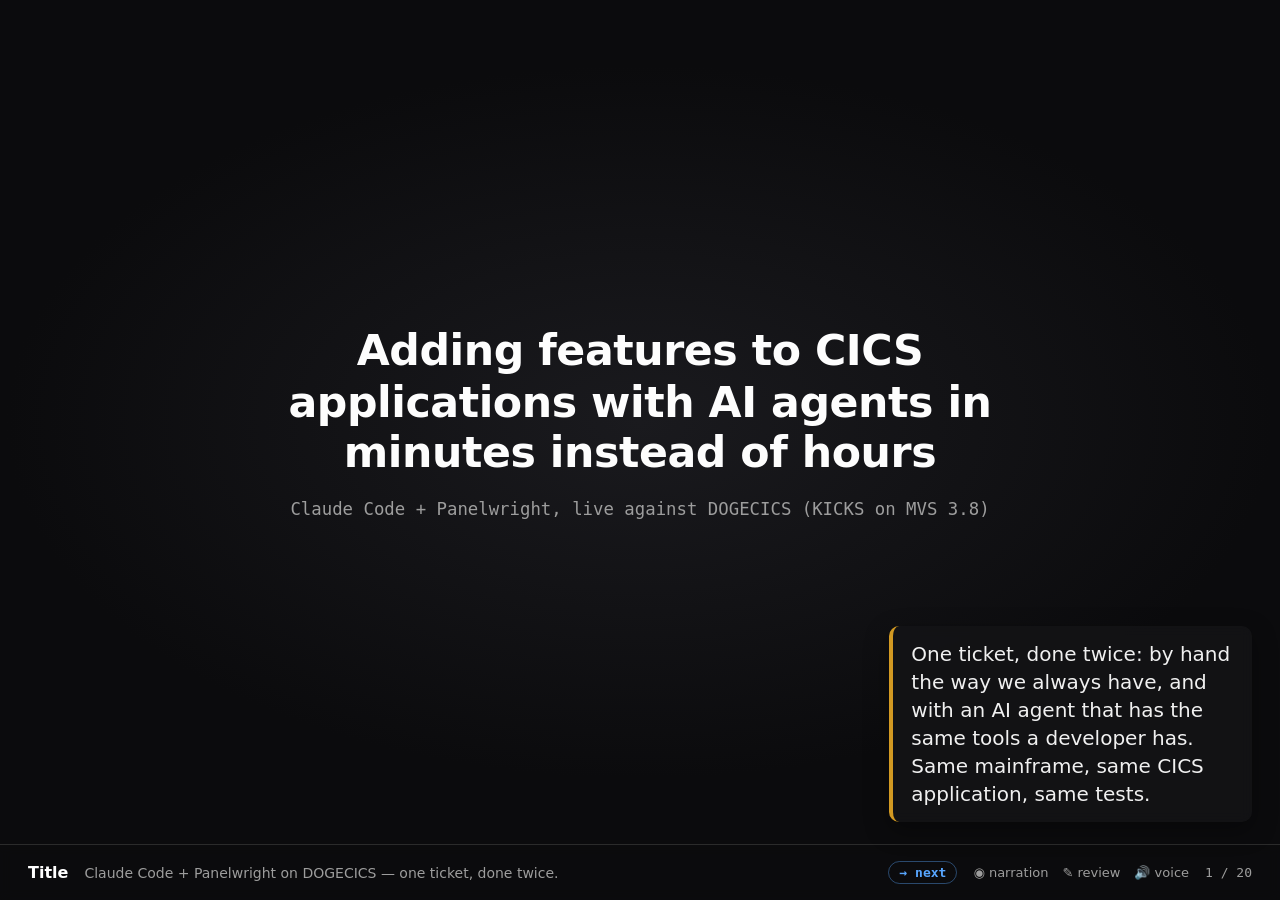
==== demo-atm-limit/index.html @ c1ecda9f "demo-atm-limit: Techutex review round 6 (main 7f902a84) Co-Authored-By: Claude Fable 5.1 <noreply@an" ====
<!doctype html>
<html lang="en" data-theme="dark">
  <head>
    <meta charset="UTF-8" />
    <meta name="viewport" content="width=device-width, initial-scale=1.0" />
    <title>DOGECICS — a Panelwright demo</title>
    <script type="module" crossorigin src="./assets/main-DdelwEim.js"></script>
    <link rel="modulepreload" crossorigin href="./assets/skins-C2-B1914.js">
    <link rel="modulepreload" crossorigin href="./assets/DemoApp-BnNDDqjs.js">
    <link rel="modulepreload" crossorigin href="./assets/config-D-Xm4TgH.js">
    <link rel="stylesheet" crossorigin href="./assets/skins-B1rOZf0G.css">
    <link rel="stylesheet" crossorigin href="./assets/DemoApp-D1PgI66x.css">
  </head>
  <body>
    <div id="root"></div>
  </body>
</html>
---- demo-atm-limit/assets/skins-B1rOZf0G.css ----
@font-face{font-family:codicon;font-display:block;src:url(./codicon-B16ygVZF.ttf?38dcd33a732ebca5a557e04831e9e235) format("truetype")}.codicon[class*=codicon-]{font: 16px/1 codicon;display:inline-block;text-decoration:none;text-rendering:auto;text-align:center;-webkit-font-smoothing:antialiased;-moz-osx-font-smoothing:grayscale;user-select:none;-webkit-user-select:none;-ms-user-select:none}@keyframes codicon-spin{to{transform:rotate(360deg)}}.codicon-sync.codicon-modifier-spin,.codicon-loading.codicon-modifier-spin,.codicon-gear.codicon-modifier-spin{animation:codicon-spin 1.5s steps(30) infinite}.codicon-modifier-disabled{opacity:.5}.codicon-modifier-hidden{opacity:0}.codicon-loading{animation-duration:1s!important;animation-timing-function:cubic-bezier(.53,.21,.29,.67)!important}.codicon-add:before{content:""}.codicon-plus:before{content:""}.codicon-gist-new:before{content:""}.codicon-repo-create:before{content:""}.codicon-lightbulb:before{content:""}.codicon-light-bulb:before{content:""}.codicon-repo:before{content:""}.codicon-repo-delete:before{content:""}.codicon-gist-fork:before{content:""}.codicon-repo-forked:before{content:""}.codicon-git-pull-request:before{content:""}.codicon-git-pull-request-abandoned:before{content:""}.codicon-record-keys:before{content:""}.codicon-keyboard:before{content:""}.codicon-tag:before{content:""}.codicon-git-pull-request-label:before{content:""}.codicon-tag-add:before{content:""}.codicon-tag-remove:before{content:""}.codicon-person:before{content:""}.codicon-person-follow:before{content:""}.codicon-person-outline:before{content:""}.codicon-person-filled:before{content:""}.codicon-git-branch:before{content:""}.codicon-git-branch-create:before{content:""}.codicon-git-branch-delete:before{content:""}.codicon-source-control:before{content:""}.codicon-mirror:before{content:""}.codicon-mirror-public:before{content:""}.codicon-star:before{content:""}.codicon-star-add:before{content:""}.codicon-star-delete:before{content:""}.codicon-star-empty:before{content:""}.codicon-comment:before{content:""}.codicon-comment-add:before{content:""}.codicon-alert:before{content:""}.codicon-warning:before{content:""}.codicon-search:before{content:""}.codicon-search-save:before{content:""}.codicon-log-out:before{content:""}.codicon-sign-out:before{content:""}.codicon-log-in:before{content:""}.codicon-sign-in:before{content:""}.codicon-eye:before{content:""}.codicon-eye-unwatch:before{content:""}.codicon-eye-watch:before{content:""}.codicon-circle-filled:before{content:""}.codicon-primitive-dot:before{content:""}.codicon-close-dirty:before{content:""}.codicon-debug-breakpoint:before{content:""}.codicon-debug-breakpoint-disabled:before{content:""}.codicon-debug-hint:before{content:""}.codicon-terminal-decoration-success:before{content:""}.codicon-primitive-square:before{content:""}.codicon-edit:before{content:""}.codicon-pencil:before{content:""}.codicon-info:before{content:""}.codicon-issue-opened:before{content:""}.codicon-gist-private:before{content:""}.codicon-git-fork-private:before{content:""}.codicon-lock:before{content:""}.codicon-mirror-private:before{content:""}.codicon-close:before{content:""}.codicon-remove-close:before{content:""}.codicon-x:before{content:""}.codicon-repo-sync:before{content:""}.codicon-sync:before{content:""}.codicon-clone:before{content:""}.codicon-desktop-download:before{content:""}.codicon-beaker:before{content:""}.codicon-microscope:before{content:""}.codicon-vm:before{content:""}.codicon-device-desktop:before{content:""}.codicon-file:before{content:""}.codicon-file-text:before{content:""}.codicon-more:before{content:""}.codicon-ellipsis:before{content:""}.codicon-kebab-horizontal:before{content:""}.codicon-mail-reply:before{content:""}.codicon-reply:before{content:""}.codicon-organization:before{content:""}.codicon-organization-filled:before{content:""}.codicon-organization-outline:before{content:""}.codicon-new-file:before{content:""}.codicon-file-add:before{content:""}.codicon-new-folder:before{content:""}.codicon-file-directory-create:before{content:""}.codicon-trash:before{content:""}.codicon-trashcan:before{content:""}.codicon-history:before{content:""}.codicon-clock:before{content:""}.codicon-folder:before{content:""}.codicon-file-directory:before{content:""}.codicon-symbol-folder:before{content:""}.codicon-logo-github:before{content:""}.codicon-mark-github:before{content:""}.codicon-github:before{content:""}.codicon-terminal:before{content:""}.codicon-console:before{content:""}.codicon-repl:before{content:""}.codicon-zap:before{content:""}.codicon-symbol-event:before{content:""}.codicon-error:before{content:""}.codicon-stop:before{content:""}.codicon-variable:before{content:""}.codicon-symbol-variable:before{content:""}.codicon-array:before{content:""}.codicon-symbol-array:before{content:""}.codicon-symbol-module:before{content:""}.codicon-symbol-package:before{content:""}.codicon-symbol-namespace:before{content:""}.codicon-symbol-object:before{content:""}.codicon-symbol-method:before{content:""}.codicon-symbol-function:before{content:""}.codicon-symbol-constructor:before{content:""}.codicon-symbol-boolean:before{content:""}.codicon-symbol-null:before{content:""}.codicon-symbol-numeric:before{content:""}.codicon-symbol-number:before{content:""}.codicon-symbol-structure:before{content:""}.codicon-symbol-struct:before{content:""}.codicon-symbol-parameter:before{content:""}.codicon-symbol-type-parameter:before{content:""}.codicon-symbol-key:before{content:""}.codicon-symbol-text:before{content:""}.codicon-symbol-reference:before{content:""}.codicon-go-to-file:before{content:""}.codicon-symbol-enum:before{content:""}.codicon-symbol-value:before{content:""}.codicon-symbol-ruler:before{content:""}.codicon-symbol-unit:before{content:""}.codicon-activate-breakpoints:before{content:""}.codicon-archive:before{content:""}.codicon-arrow-both:before{content:""}.codicon-arrow-down:before{content:""}.codicon-arrow-left:before{content:""}.codicon-arrow-right:before{content:""}.codicon-arrow-small-down:before{content:""}.codicon-arrow-small-left:before{content:""}.codicon-arrow-small-right:before{content:""}.codicon-arrow-small-up:before{content:""}.codicon-arrow-up:before{content:""}.codicon-bell:before{content:""}.codicon-bold:before{content:""}.codicon-book:before{content:""}.codicon-bookmark:before{content:""}.codicon-debug-breakpoint-conditional-unverified:before{content:""}.codicon-debug-breakpoint-conditional:before{content:""}.codicon-debug-breakpoint-conditional-disabled:before{content:""}.codicon-debug-breakpoint-data-unverified:before{content:""}.codicon-debug-breakpoint-data:before{content:""}.codicon-debug-breakpoint-data-disabled:before{content:""}.codicon-debug-breakpoint-log-unverified:before{content:""}.codicon-debug-breakpoint-log:before{content:""}.codicon-debug-breakpoint-log-disabled:before{content:""}.codicon-briefcase:before{content:""}.codicon-broadcast:before{content:""}.codicon-browser:before{content:""}.codicon-bug:before{content:""}.codicon-calendar:before{content:""}.codicon-case-sensitive:before{content:""}.codicon-check:before{content:""}.codicon-checklist:before{content:""}.codicon-chevron-down:before{content:""}.codicon-chevron-left:before{content:""}.codicon-chevron-right:before{content:""}.codicon-chevron-up:before{content:""}.codicon-chrome-close:before{content:""}.codicon-chrome-maximize:before{content:""}.codicon-chrome-minimize:before{content:""}.codicon-chrome-restore:before{content:""}.codicon-circle-outline:before{content:""}.codicon-circle:before{content:""}.codicon-debug-breakpoint-unverified:before{content:""}.codicon-terminal-decoration-incomplete:before{content:""}.codicon-circle-slash:before{content:""}.codicon-circuit-board:before{content:""}.codicon-clear-all:before{content:""}.codicon-clippy:before{content:""}.codicon-close-all:before{content:""}.codicon-cloud-download:before{content:""}.codicon-cloud-upload:before{content:""}.codicon-code:before{content:""}.codicon-collapse-all:before{content:""}.codicon-color-mode:before{content:""}.codicon-comment-discussion:before{content:""}.codicon-credit-card:before{content:""}.codicon-dash:before{content:""}.codicon-dashboard:before{content:""}.codicon-database:before{content:""}.codicon-debug-continue:before{content:""}.codicon-debug-disconnect:before{content:""}.codicon-debug-pause:before{content:""}.codicon-debug-restart:before{content:""}.codicon-debug-start:before{content:""}.codicon-debug-step-into:before{content:""}.codicon-debug-step-out:before{content:""}.codicon-debug-step-over:before{content:""}.codicon-debug-stop:before{content:""}.codicon-debug:before{content:""}.codicon-device-camera-video:before{content:""}.codicon-device-camera:before{content:""}.codicon-device-mobile:before{content:""}.codicon-diff-added:before{content:""}.codicon-diff-ignored:before{content:""}.codicon-diff-modified:before{content:""}.codicon-diff-removed:before{content:""}.codicon-diff-renamed:before{content:""}.codicon-diff:before{content:""}.codicon-diff-sidebyside:before{content:""}.codicon-discard:before{content:""}.codicon-editor-layout:before{content:""}.codicon-empty-window:before{content:""}.codicon-exclude:before{content:""}.codicon-extensions:before{content:""}.codicon-eye-closed:before{content:""}.codicon-file-binary:before{content:""}.codicon-file-code:before{content:""}.codicon-file-media:before{content:""}.codicon-file-pdf:before{content:""}.codicon-file-submodule:before{content:""}.codicon-file-symlink-directory:before{content:""}.codicon-file-symlink-file:before{content:""}.codicon-file-zip:before{content:""}.codicon-files:before{content:""}.codicon-filter:before{content:""}.codicon-flame:before{content:""}.codicon-fold-down:before{content:""}.codicon-fold-up:before{content:""}.codicon-fold:before{content:""}.codicon-folder-active:before{content:""}.codicon-folder-opened:before{content:""}.codicon-gear:before{content:""}.codicon-gift:before{content:""}.codicon-gist-secret:before{content:""}.codicon-gist:before{content:""}.codicon-git-commit:before{content:""}.codicon-git-compare:before{content:""}.codicon-compare-changes:before{content:""}.codicon-git-merge:before{content:""}.codicon-github-action:before{content:""}.codicon-github-alt:before{content:""}.codicon-globe:before{content:""}.codicon-grabber:before{content:""}.codicon-graph:before{content:""}.codicon-gripper:before{content:""}.codicon-heart:before{content:""}.codicon-home:before{content:""}.codicon-horizontal-rule:before{content:""}.codicon-hubot:before{content:""}.codicon-inbox:before{content:""}.codicon-issue-reopened:before{content:""}.codicon-issues:before{content:""}.codicon-italic:before{content:""}.codicon-jersey:before{content:""}.codicon-json:before{content:""}.codicon-kebab-vertical:before{content:""}.codicon-key:before{content:""}.codicon-law:before{content:""}.codicon-lightbulb-autofix:before{content:""}.codicon-link-external:before{content:""}.codicon-link:before{content:""}.codicon-list-ordered:before{content:""}.codicon-list-unordered:before{content:""}.codicon-live-share:before{content:""}.codicon-loading:before{content:""}.codicon-location:before{content:""}.codicon-mail-read:before{content:""}.codicon-mail:before{content:""}.codicon-markdown:before{content:""}.codicon-megaphone:before{content:""}.codicon-mention:before{content:""}.codicon-milestone:before{content:""}.codicon-git-pull-request-milestone:before{content:""}.codicon-mortar-board:before{content:""}.codicon-move:before{content:""}.codicon-multiple-windows:before{content:""}.codicon-mute:before{content:""}.codicon-no-newline:before{content:""}.codicon-note:before{content:""}.codicon-octoface:before{content:""}.codicon-open-preview:before{content:""}.codicon-package:before{content:""}.codicon-paintcan:before{content:""}.codicon-pin:before{content:""}.codicon-play:before{content:""}.codicon-run:before{content:""}.codicon-plug:before{content:""}.codicon-preserve-case:before{content:""}.codicon-preview:before{content:""}.codicon-project:before{content:""}.codicon-pulse:before{content:""}.codicon-question:before{content:""}.codicon-quote:before{content:""}.codicon-radio-tower:before{content:""}.codicon-reactions:before{content:""}.codicon-references:before{content:""}.codicon-refresh:before{content:""}.codicon-regex:before{content:""}.codicon-remote-explorer:before{content:""}.codicon-remote:before{content:""}.codicon-remove:before{content:""}.codicon-replace-all:before{content:""}.codicon-replace:before{content:""}.codicon-repo-clone:before{content:""}.codicon-repo-force-push:before{content:""}.codicon-repo-pull:before{content:""}.codicon-repo-push:before{content:""}.codicon-report:before{content:""}.codicon-request-changes:before{content:""}.codicon-rocket:before{content:""}.codicon-root-folder-opened:before{content:""}.codicon-root-folder:before{content:""}.codicon-rss:before{content:""}.codicon-ruby:before{content:""}.codicon-save-all:before{content:""}.codicon-save-as:before{content:""}.codicon-save:before{content:""}.codicon-screen-full:before{content:""}.codicon-screen-normal:before{content:""}.codicon-search-stop:before{content:""}.codicon-server:before{content:""}.codicon-settings-gear:before{content:""}.codicon-settings:before{content:""}.codicon-shield:before{content:""}.codicon-smiley:before{content:""}.codicon-sort-precedence:before{content:""}.codicon-split-horizontal:before{content:""}.codicon-split-vertical:before{content:""}.codicon-squirrel:before{content:""}.codicon-star-full:before{content:""}.codicon-star-half:before{content:""}.codicon-symbol-class:before{content:""}.codicon-symbol-color:before{content:""}.codicon-symbol-constant:before{content:""}.codicon-symbol-enum-member:before{content:""}.codicon-symbol-field:before{content:""}.codicon-symbol-file:before{content:""}.codicon-symbol-interface:before{content:""}.codicon-symbol-keyword:before{content:""}.codicon-symbol-misc:before{content:""}.codicon-symbol-operator:before{content:""}.codicon-symbol-property:before{content:""}.codicon-wrench:before{content:""}.codicon-wrench-subaction:before{content:""}.codicon-symbol-snippet:before{content:""}.codicon-tasklist:before{content:""}.codicon-telescope:before{content:""}.codicon-text-size:before{content:""}.codicon-three-bars:before{content:""}.codicon-thumbsdown:before{content:""}.codicon-thumbsup:before{content:""}.codicon-tools:before{content:""}.codicon-triangle-down:before{content:""}.codicon-triangle-left:before{content:""}.codicon-triangle-right:before{content:""}.codicon-triangle-up:before{content:""}.codicon-twitter:before{content:""}.codicon-unfold:before{content:""}.codicon-unlock:before{content:""}.codicon-unmute:before{content:""}.codicon-unverified:before{content:""}.codicon-verified:before{content:""}.codicon-versions:before{content:""}.codicon-vm-active:before{content:""}.codicon-vm-outline:before{content:""}.codicon-vm-running:before{content:""}.codicon-watch:before{content:""}.codicon-whitespace:before{content:""}.codicon-whole-word:before{content:""}.codicon-window:before{content:""}.codicon-word-wrap:before{content:""}.codicon-zoom-in:before{content:""}.codicon-zoom-out:before{content:""}.codicon-list-filter:before{content:""}.codicon-list-flat:before{content:""}.codicon-list-selection:before{content:""}.codicon-selection:before{content:""}.codicon-list-tree:before{content:""}.codicon-debug-breakpoint-function-unverified:before{content:""}.codicon-debug-breakpoint-function:before{content:""}.codicon-debug-breakpoint-function-disabled:before{content:""}.codicon-debug-stackframe-active:before{content:""}.codicon-circle-small-filled:before{content:""}.codicon-debug-stackframe-dot:before{content:""}.codicon-terminal-decoration-mark:before{content:""}.codicon-debug-stackframe:before{content:""}.codicon-debug-stackframe-focused:before{content:""}.codicon-debug-breakpoint-unsupported:before{content:""}.codicon-symbol-string:before{content:""}.codicon-debug-reverse-continue:before{content:""}.codicon-debug-step-back:before{content:""}.codicon-debug-restart-frame:before{content:""}.codicon-debug-alt:before{content:""}.codicon-call-incoming:before{content:""}.codicon-call-outgoing:before{content:""}.codicon-menu:before{content:""}.codicon-expand-all:before{content:""}.codicon-feedback:before{content:""}.codicon-git-pull-request-reviewer:before{content:""}.codicon-group-by-ref-type:before{content:""}.codicon-ungroup-by-ref-type:before{content:""}.codicon-account:before{content:""}.codicon-git-pull-request-assignee:before{content:""}.codicon-bell-dot:before{content:""}.codicon-debug-console:before{content:""}.codicon-library:before{content:""}.codicon-output:before{content:""}.codicon-run-all:before{content:""}.codicon-sync-ignored:before{content:""}.codicon-pinned:before{content:""}.codicon-github-inverted:before{content:""}.codicon-server-process:before{content:""}.codicon-server-environment:before{content:""}.codicon-pass:before{content:""}.codicon-issue-closed:before{content:""}.codicon-stop-circle:before{content:""}.codicon-play-circle:before{content:""}.codicon-record:before{content:""}.codicon-debug-alt-small:before{content:""}.codicon-vm-connect:before{content:""}.codicon-cloud:before{content:""}.codicon-merge:before{content:""}.codicon-export:before{content:""}.codicon-graph-left:before{content:""}.codicon-magnet:before{content:""}.codicon-notebook:before{content:""}.codicon-redo:before{content:""}.codicon-check-all:before{content:""}.codicon-pinned-dirty:before{content:""}.codicon-pass-filled:before{content:""}.codicon-circle-large-filled:before{content:""}.codicon-circle-large:before{content:""}.codicon-circle-large-outline:before{content:""}.codicon-combine:before{content:""}.codicon-gather:before{content:""}.codicon-table:before{content:""}.codicon-variable-group:before{content:""}.codicon-type-hierarchy:before{content:""}.codicon-type-hierarchy-sub:before{content:""}.codicon-type-hierarchy-super:before{content:""}.codicon-git-pull-request-create:before{content:""}.codicon-run-above:before{content:""}.codicon-run-below:before{content:""}.codicon-notebook-template:before{content:""}.codicon-debug-rerun:before{content:""}.codicon-workspace-trusted:before{content:""}.codicon-workspace-untrusted:before{content:""}.codicon-workspace-unknown:before{content:""}.codicon-terminal-cmd:before{content:""}.codicon-terminal-debian:before{content:""}.codicon-terminal-linux:before{content:""}.codicon-terminal-powershell:before{content:""}.codicon-terminal-tmux:before{content:""}.codicon-terminal-ubuntu:before{content:""}.codicon-terminal-bash:before{content:""}.codicon-arrow-swap:before{content:""}.codicon-copy:before{content:""}.codicon-person-add:before{content:""}.codicon-filter-filled:before{content:""}.codicon-wand:before{content:""}.codicon-debug-line-by-line:before{content:""}.codicon-inspect:before{content:""}.codicon-layers:before{content:""}.codicon-layers-dot:before{content:""}.codicon-layers-active:before{content:""}.codicon-compass:before{content:""}.codicon-compass-dot:before{content:""}.codicon-compass-active:before{content:""}.codicon-azure:before{content:""}.codicon-issue-draft:before{content:""}.codicon-git-pull-request-closed:before{content:""}.codicon-git-pull-request-draft:before{content:""}.codicon-debug-all:before{content:""}.codicon-debug-coverage:before{content:""}.codicon-run-errors:before{content:""}.codicon-folder-library:before{content:""}.codicon-debug-continue-small:before{content:""}.codicon-beaker-stop:before{content:""}.codicon-graph-line:before{content:""}.codicon-graph-scatter:before{content:""}.codicon-pie-chart:before{content:""}.codicon-bracket:before{content:""}.codicon-bracket-dot:before{content:""}.codicon-bracket-error:before{content:""}.codicon-lock-small:before{content:""}.codicon-azure-devops:before{content:""}.codicon-verified-filled:before{content:""}.codicon-newline:before{content:""}.codicon-layout:before{content:""}.codicon-layout-activitybar-left:before{content:""}.codicon-layout-activitybar-right:before{content:""}.codicon-layout-panel-left:before{content:""}.codicon-layout-panel-center:before{content:""}.codicon-layout-panel-justify:before{content:""}.codicon-layout-panel-right:before{content:""}.codicon-layout-panel:before{content:""}.codicon-layout-sidebar-left:before{content:""}.codicon-layout-sidebar-right:before{content:""}.codicon-layout-statusbar:before{content:""}.codicon-layout-menubar:before{content:""}.codicon-layout-centered:before{content:""}.codicon-target:before{content:""}.codicon-indent:before{content:""}.codicon-record-small:before{content:""}.codicon-error-small:before{content:""}.codicon-terminal-decoration-error:before{content:""}.codicon-arrow-circle-down:before{content:""}.codicon-arrow-circle-left:before{content:""}.codicon-arrow-circle-right:before{content:""}.codicon-arrow-circle-up:before{content:""}.codicon-layout-sidebar-right-off:before{content:""}.codicon-layout-panel-off:before{content:""}.codicon-layout-sidebar-left-off:before{content:""}.codicon-blank:before{content:""}.codicon-heart-filled:before{content:""}.codicon-map:before{content:""}.codicon-map-horizontal:before{content:""}.codicon-fold-horizontal:before{content:""}.codicon-map-filled:before{content:""}.codicon-map-horizontal-filled:before{content:""}.codicon-fold-horizontal-filled:before{content:""}.codicon-circle-small:before{content:""}.codicon-bell-slash:before{content:""}.codicon-bell-slash-dot:before{content:""}.codicon-comment-unresolved:before{content:""}.codicon-git-pull-request-go-to-changes:before{content:""}.codicon-git-pull-request-new-changes:before{content:""}.codicon-search-fuzzy:before{content:""}.codicon-comment-draft:before{content:""}.codicon-send:before{content:""}.codicon-sparkle:before{content:""}.codicon-insert:before{content:""}.codicon-mic:before{content:""}.codicon-thumbsdown-filled:before{content:""}.codicon-thumbsup-filled:before{content:""}.codicon-coffee:before{content:""}.codicon-snake:before{content:""}.codicon-game:before{content:""}.codicon-vr:before{content:""}.codicon-chip:before{content:""}.codicon-piano:before{content:""}.codicon-music:before{content:""}.codicon-mic-filled:before{content:""}.codicon-repo-fetch:before{content:""}.codicon-copilot:before{content:""}.codicon-lightbulb-sparkle:before{content:""}.codicon-robot:before{content:""}.codicon-sparkle-filled:before{content:""}.codicon-diff-single:before{content:""}.codicon-diff-multiple:before{content:""}.codicon-surround-with:before{content:""}.codicon-share:before{content:""}.codicon-git-stash:before{content:""}.codicon-git-stash-apply:before{content:""}.codicon-git-stash-pop:before{content:""}.codicon-vscode:before{content:""}.codicon-vscode-insiders:before{content:""}.codicon-code-oss:before{content:""}.codicon-run-coverage:before{content:""}.codicon-run-all-coverage:before{content:""}.codicon-coverage:before{content:""}.codicon-github-project:before{content:""}.codicon-map-vertical:before{content:""}.codicon-fold-vertical:before{content:""}.codicon-map-vertical-filled:before{content:""}.codicon-fold-vertical-filled:before{content:""}.codicon-go-to-search:before{content:""}.codicon-percentage:before{content:""}.codicon-sort-percentage:before{content:""}.codicon-git-fetch:before{content:""}@font-face{font-family:IBM Plex Mono;font-style:normal;font-weight:400;font-display:swap;src:url(../fonts/IBMPlexMono-Regular.woff2) format("woff2")}@font-face{font-family:IBM Plex Mono;font-style:normal;font-weight:500;font-display:swap;src:url(../fonts/IBMPlexMono-Medium.woff2) format("woff2")}@font-face{font-family:IBM Plex Mono;font-style:normal;font-weight:700;font-display:swap;src:url(../fonts/IBMPlexMono-Bold.woff2) format("woff2")}@font-face{font-family:IBM Plex Mono;font-style:italic;font-weight:400;font-display:swap;src:url(../fonts/IBMPlexMono-Italic.woff2) format("woff2")}:root{--font-mono: "IBM Plex Mono", "SF Mono", Menlo, monospace;--font-ui: -apple-system, BlinkMacSystemFont, "Segoe UI", system-ui, sans-serif;--vsc-bg: #1e1e1e;--vsc-bg-editor: #1f1f1f;--vsc-bg-sidebar: #181818;--vsc-bg-activitybar: #181818;--vsc-bg-titlebar: #181818;--vsc-bg-statusbar: #0078d4;--vsc-bg-panel: #181818;--vsc-bg-tab-active: #1f1f1f;--vsc-bg-tab-inactive: #181818;--vsc-border: #2b2b2b;--vsc-fg: #cccccc;--vsc-fg-muted: #9d9d9d;--vsc-accent: #0078d4;--vsc-selection: #264f78;--stage-bg: #0b0b0d;--presenter-bar-height: 56px;--narration-top-height: 96px;--review-panel-width: 360px;--diff-add-bg: rgba(46, 160, 67, .18);--diff-del-bg: rgba(248, 81, 73, .18);--diff-hunk-bg: rgba(88, 166, 255, .12);--accent-green: #3fb950;--accent-red: #f85149;--accent-amber: #d29922;--accent-blue: #58a6ff;color-scheme:dark}*{box-sizing:border-box}html,body,#root{height:100%;margin:0;padding:0}body{background:var(--stage-bg);color:var(--vsc-fg);font-family:var(--font-ui);font-size:15px;overflow:hidden;-webkit-font-smoothing:antialiased}button{font-family:inherit}.codicon{line-height:1;vertical-align:middle;flex:none}::-webkit-scrollbar{width:10px;height:10px}::-webkit-scrollbar-thumb{background:#3a3a3a;border-radius:5px}::-webkit-scrollbar-track{background:transparent}.code-block pre.shiki{margin:0;padding:12px 0;font-family:var(--font-mono);font-size:18px;line-height:27px;overflow:auto;height:100%;white-space:normal}.code-block code{font-family:var(--font-mono)}.code-block .line{display:block;padding:0 16px 0 0;white-space:pre}.code-block .ln{display:inline-block;width:3.2em;margin-right:1em;text-align:right;color:#6e7681;-webkit-user-select:none;user-select:none}.code-block .diff-add{background:var(--diff-add-bg)}.code-block .diff-del{background:var(--diff-del-bg)}.code-block .diff-ln{display:inline-block;width:2.6em;text-align:right;color:#6e7681;font-variant-numeric:tabular-nums;-webkit-user-select:none;user-select:none}.code-block .diff-ln-old{margin-right:.4em}.code-block .diff-ln-new{margin-right:.6em;padding-right:.6em;border-right:1px solid var(--vsc-border)}.code-block .diff-ind{display:inline-block;width:1.2em;margin-right:.4em;text-align:center;font-weight:700;-webkit-user-select:none;user-select:none}.code-block .diff-add .diff-ind{color:var(--accent-green)}.code-block .diff-del .diff-ind{color:var(--accent-red)}.code-block .diff-sep{padding-left:16px;color:var(--vsc-fg-muted);background:#ffffff0a}.code-block .diff-sep-glyph{display:inline-block;width:7.8em;text-align:center;-webkit-user-select:none;user-select:none}.code-block .line-highlight{background:#58a6ff24;box-shadow:inset 3px 0 0 var(--accent-blue)}.atm-scene{width:100%;height:100%;background:radial-gradient(ellipse at center,#1a1a1e,#0b0b0d 70%);display:flex;flex-direction:column;align-items:center;justify-content:center;gap:26px;padding:16px 60px}.atm-layout{display:flex;align-items:center;justify-content:center;gap:40px;width:100%}.atm-machine-wrap{flex:none;width:55%;max-width:940px;display:flex;justify-content:center}.atm-layout.split .atm-machine-wrap{width:48%}.atm-machine-hotspot,.atm-3270-hotspot{width:100%}.atm-machine{--atm-bezel-bg: linear-gradient(180deg, #3a3d42 0%, #202226 100%);--atm-bezel-border: 1px solid #4a4d52;--atm-bezel-radius: 32px;--atm-topper-color: #d4af37;--atm-topper-font: var(--font-ui);--atm-topper-weight: 800;--atm-topper-tracking: .1em;--atm-topper-transform: none;--atm-screen-bg: #001a00;--atm-screen-fg: #4dff4d;--atm-screen-muted-opacity: .65;--atm-screen-font: var(--font-mono);--atm-screen-border: 11px solid #0a0a0a;--atm-screen-radius: 11px;--atm-accept-bg: rgba(77, 255, 77, .15);--atm-accept-fg: #6dff6d;--atm-accept-border: 1px solid #2f7a2f;--atm-refuse-bg: rgba(255, 77, 77, .15);--atm-refuse-fg: #ff6d6d;--atm-refuse-border: 1px solid #7a2f2f;--atm-key-bg: #55585e;--atm-key-fg: #f2f2f2;--atm-key-radius: 9px;--atm-key-confirm-bg: #2f7a2f;--atm-key-confirm-fg: #d9ffd9;--atm-accent: #d4af37;--atm-note-bg: #c9992e;--atm-note-border: #f3dfa0;--atm-note-fg: #3a2600;width:100%;max-width:920px;background:var(--atm-bezel-bg);border-radius:var(--atm-bezel-radius);padding:35px;box-shadow:0 20px 50px #0009,inset 0 2px #ffffff14;border:var(--atm-bezel-border)}.atm-skin-bank{--atm-bezel-bg: linear-gradient(165deg, #4a4e54 0%, #2c2f33 55%, #232629 100%);--atm-bezel-border: 1px solid #5a5e64;--atm-bezel-radius: 14px;--atm-topper-color: #dfe3e8;--atm-topper-font: var(--font-ui);--atm-topper-weight: 700;--atm-topper-tracking: .04em;--atm-screen-bg: linear-gradient(180deg, #eef4fb 0%, #dce7f2 100%);--atm-screen-fg: #16324f;--atm-screen-muted-opacity: .6;--atm-screen-font: var(--font-ui);--atm-screen-border: 10px solid #1a1c1f;--atm-screen-radius: 4px;--atm-accept-bg: #1f7a3d;--atm-accept-fg: #eafff1;--atm-accept-border: 1px solid #164f28;--atm-refuse-bg: #a02020;--atm-refuse-fg: #ffecec;--atm-refuse-border: 1px solid #6e1414;--atm-key-bg: #3d4045;--atm-key-fg: #e8eaed;--atm-key-radius: 6px;--atm-key-confirm-bg: #1f7a3d;--atm-key-confirm-fg: #eafff1;--atm-accent: #3fb950;--atm-note-bg: #4f5d55;--atm-note-border: #9db3a4;--atm-note-fg: #eef5f0}.atm-skin-terminal{--atm-bezel-bg: linear-gradient(180deg, #1c1e22 0%, #0e0f11 100%);--atm-bezel-border: 1px solid #2a2d31;--atm-bezel-radius: 26px;--atm-topper-color: #7fd9e6;--atm-topper-font: var(--font-ui);--atm-topper-weight: 700;--atm-topper-tracking: .02em;--atm-screen-bg: #0a0b0d;--atm-screen-fg: #f4f6f8;--atm-screen-muted-opacity: .5;--atm-screen-font: var(--font-ui);--atm-screen-border: 4px solid #16181b;--atm-screen-radius: 18px;--atm-accept-bg: rgba(63, 185, 80, .16);--atm-accept-fg: #6bdc85;--atm-accept-border: 1px solid rgba(63, 185, 80, .5);--atm-refuse-bg: rgba(248, 81, 73, .16);--atm-refuse-fg: #ff8f88;--atm-refuse-border: 1px solid rgba(248, 81, 73, .5);--atm-key-bg: #55585e;--atm-key-fg: #f2f2f2;--atm-key-confirm-bg: #2f7a2f;--atm-key-confirm-fg: #d9ffd9;--atm-accent: #22d3ee}.atm-wordmark{text-align:center;margin-bottom:14px}.atm-wordmark-logo{display:block;max-width:200px;max-height:60px;margin:0 auto 8px;object-fit:contain}.atm-wordmark-small{font-family:var(--atm-topper-font);font-weight:700;font-size:16px;letter-spacing:.14em;color:var(--atm-topper-color);opacity:.85;margin-bottom:2px}.atm-wordmark-big{font-family:var(--atm-topper-font);font-weight:800;font-size:46px;letter-spacing:.08em;color:var(--atm-topper-color)}.atm-topper{text-align:center;color:var(--atm-topper-color);font-family:var(--atm-topper-font);font-weight:var(--atm-topper-weight);letter-spacing:var(--atm-topper-tracking);font-size:25px;margin-bottom:19px;position:relative}.atm-skin-doge .atm-topper-title{display:none}.atm-led{display:none;position:absolute;right:4px;top:4px;width:10px;height:10px;border-radius:50%;background:var(--atm-accent);box-shadow:0 0 8px var(--atm-accent)}.atm-skin-bank .atm-led{display:inline-block}.atm-card-slot{height:9px;width:248px;margin:0 auto 23px;background:#0a0a0a;border-radius:5px;box-shadow:inset 0 2px 4px #000c}.atm-screen{background:var(--atm-screen-bg);border:var(--atm-screen-border);border-radius:var(--atm-screen-radius);padding:27px 30px;font-family:var(--atm-screen-font);font-size:27px;font-variant-numeric:tabular-nums;color:var(--atm-screen-fg);min-height:220px;box-shadow:inset 0 0 30px #00ff0014;display:flex;flex-direction:column;gap:16px}.atm-skin-bank .atm-screen,.atm-skin-terminal .atm-screen{box-shadow:none}.atm-screen-row{display:flex;justify-content:space-between;gap:12px}.atm-screen-row.muted{opacity:var(--atm-screen-muted-opacity);font-size:21px}.atm-screen-row span:last-child{overflow:hidden;text-overflow:ellipsis;white-space:nowrap}.amount-row{font-size:34px;font-weight:700}.atm-skin-terminal .amount-row{font-size:46px;font-weight:800}.atm-amount-digits{white-space:nowrap}.atm-amount-digits span{display:inline-block;vertical-align:top}.atm-quick-tiles{display:none;gap:10px;margin-top:2px}.atm-skin-terminal .atm-quick-tiles{display:flex}.atm-quick-tile{flex:1;text-align:center;padding:8px 4px;border-radius:8px;background:#ffffff0f;border:1px solid rgba(255,255,255,.12);font-size:15px;color:#cfe9ee}.atm-banner{margin-top:7px;padding:11px 16px;border-radius:7px;font-weight:800;text-align:center;font-size:25px;letter-spacing:.01em}.atm-banner.accept{background:var(--atm-accept-bg);color:var(--atm-accept-fg);border:var(--atm-accept-border)}.atm-banner.refuse{background:var(--atm-refuse-bg);color:var(--atm-refuse-fg);border:var(--atm-refuse-border)}.atm-host-footer{font-family:var(--font-mono);font-size:13px;opacity:.55;text-align:center}.atm-keypad{margin-top:27px;display:flex;flex-direction:column;gap:11px;align-items:center}.atm-skin-terminal .atm-keypad{display:none}.atm-keypad-row{display:flex;gap:11px}.atm-key{width:71px;height:53px;border-radius:var(--atm-key-radius, 9px);background:var(--atm-key-bg);color:var(--atm-key-fg);display:flex;align-items:center;justify-content:center;font-size:23px;font-weight:600;box-shadow:0 1px #2a2c2f,inset 0 1px #ffffff26}.atm-key-confirm{width:237px;background:var(--atm-key-confirm-bg);color:var(--atm-key-confirm-fg)}.atm-key-confirm-wrap{position:relative;display:flex}.atm-confirm-cue{position:absolute;left:100%;top:50%;transform:translateY(-50%);margin-left:10px;max-width:165px;display:flex;align-items:center;gap:6px;color:var(--accent-amber, #d29922);font-family:var(--font-ui);font-weight:700;font-size:20px;line-height:1.15;white-space:normal;pointer-events:none;animation:atm-confirm-cue-pulse 1.6s ease-in-out infinite}.atm-confirm-cue.instant{animation:none}.atm-confirm-cue-glyph{flex:none;font-size:22px;line-height:1}.atm-confirm-cue-text{flex:1}@keyframes atm-confirm-cue-pulse{0%,to{opacity:1}50%{opacity:.55}}.atm-key-cancel,.atm-key-clear{display:none;width:100px;font-size:14px;letter-spacing:.04em}.atm-skin-bank .atm-key-cancel,.atm-skin-bank .atm-key-clear{display:flex}.atm-skin-bank .atm-key-confirm{width:100px}.atm-key-cancel{background:#a02020;color:#ffecec}.atm-key-clear{background:#cf9a12;color:#241a00}.atm-bottom-bar{display:none;margin-top:22px;justify-content:space-between;padding:0 6px;font-size:16px;color:#93a4ab}.atm-skin-terminal .atm-bottom-bar{display:flex}.atm-bottom-bar-confirm{color:var(--atm-accent);font-weight:700}.atm-cash-slot{margin-top:25px;height:19px;width:287px;margin-left:auto;margin-right:auto;background:#0a0a0a;border-radius:5px;box-shadow:inset 0 2px 4px #000c;display:flex;align-items:flex-start;justify-content:center;gap:7px;overflow:visible;position:relative}.atm-skin-terminal .atm-cash-slot{display:none}.atm-note{position:absolute;top:10px;left:50%;width:84px;height:38px;margin-left:-42px;border-radius:5px;background:var(--atm-note-bg);border:1.5px solid var(--atm-note-border);box-shadow:0 3px 6px #00000059;transform-origin:bottom center}.atm-note-0{left:36%}.atm-note-1{left:50%}.atm-note-2{left:64%}.atm-note-watermark{position:absolute;top:0;right:0;bottom:0;left:0;display:flex;align-items:center;justify-content:center;font-size:26px;font-weight:800;color:var(--atm-note-fg);opacity:.3}.atm-note-face{position:absolute;left:6px;bottom:4px;font-family:var(--font-mono);font-size:10px;font-weight:700;color:var(--atm-note-fg);white-space:nowrap}.atm-receipt-ticket{display:none;margin-top:14px;padding:10px 14px;border-radius:10px;background:#ffffff0f;border:1px solid rgba(255,255,255,.16);align-items:center;justify-content:space-between;gap:10px;font-size:14px;color:var(--atm-screen-fg)}.atm-skin-terminal .atm-receipt-ticket{display:flex}.atm-receipt-ticket-title{font-weight:700}.atm-receipt-ticket-amount{font-family:var(--font-mono);color:var(--atm-accent);font-weight:700}.atm-receipt-slot{display:none;margin:10px auto 0;height:6px;width:200px;background:#0a0a0a;border-radius:3px;box-shadow:inset 0 2px 3px #000c}.atm-skin-bank .atm-receipt-slot{display:block}.atm-3270-panel{flex:1;min-width:0;display:flex;flex-direction:column;gap:8px;align-items:center}.atm-3270-caption{color:var(--vsc-fg-muted);font-family:var(--font-mono);font-size:18px;letter-spacing:.02em}.atm-3270-note{color:var(--vsc-fg-muted);font-family:var(--font-mono);font-size:13px;max-width:880px;opacity:.8}.atm-3270-svg-box{width:100%;max-width:880px;aspect-ratio:768 / 499.2;background:#000;border-radius:6px;overflow:hidden;border:2px solid #2b2b2b;display:flex;align-items:center;justify-content:center}.atm-3270-svg{width:100%;height:100%}.atm-3270-svg svg{width:100%;height:100%;display:block}.atm-3270-missing{color:var(--vsc-fg-muted);font-family:var(--font-mono)}.atm-diagram-strip-wrap{width:100%;max-width:1720px}@keyframes atm-balance-flash{0%{color:var(--atm-accept-fg, #6dff6d)}to{color:inherit}}.atm-balance-updated{animation:atm-balance-flash 1.2s ease-out}
---- demo-atm-limit/assets/DemoApp-D1PgI66x.css ----
.stage-outer{position:fixed;top:0;left:0;right:0;bottom:var(--presenter-bar-height);background:var(--stage-bg);overflow:hidden;transition:top .2s ease,right .2s ease}.stage-outer-top-reserved{top:var(--narration-top-height)}.stage-outer-review-reserved{right:var(--review-panel-width)}.stage-inner{position:absolute;top:50%;left:50%;transform-origin:center center;background:var(--stage-bg)}.voice-popover{position:fixed;right:12px;bottom:calc(var(--presenter-bar-height) + 10px);max-height:calc(100vh - var(--presenter-bar-height) - 20px);overflow-y:auto;z-index:60;width:280px;background:#1c1c1c;border:1px solid var(--vsc-border);border-radius:8px;box-shadow:0 8px 24px #00000080;padding:12px 14px 10px;font-family:var(--font-ui);font-size:12px;color:var(--vsc-fg);display:flex;flex-direction:column;gap:8px;box-sizing:border-box}.voice-popover-header{display:flex;align-items:center;justify-content:space-between;font-weight:700;color:var(--accent-amber);margin-bottom:2px}.voice-popover-close{background:transparent;border:none;color:var(--vsc-fg-muted);font-size:16px;line-height:1;cursor:pointer;padding:0 2px}.voice-popover-close:hover{color:#fff}.voice-field{display:flex;flex-direction:column;gap:3px}.voice-field>span:first-child{color:var(--vsc-fg-muted);font-size:11px}.voice-field select,.voice-field input[type=text],.voice-field input[type=number]{background:#0f0f0f;border:1px solid var(--vsc-border);border-radius:4px;color:var(--vsc-fg);font-family:var(--font-ui);font-size:12px;padding:4px 6px}.voice-field-label-row{display:flex;align-items:center;justify-content:space-between}.voice-refresh-btn{background:transparent;border:none;color:var(--vsc-fg-muted);font-size:12px;line-height:1;cursor:pointer;padding:0 2px}.voice-refresh-btn:hover{color:#fff}.voice-field-note{color:var(--vsc-fg-muted);font-size:10px;font-style:italic}.voice-field-checkbox{flex-direction:row;align-items:center;gap:6px}.voice-field-checkbox>span{color:var(--vsc-fg);font-size:12px}.voice-popover-footer{border-top:1px solid var(--vsc-border);margin-top:4px;padding-top:8px;display:flex;flex-direction:column;gap:6px}.voice-btn{padding:6px 10px;border-radius:6px;border:1px solid var(--vsc-accent);background:var(--vsc-accent);color:#fff;font-size:12px;font-weight:600;cursor:pointer}.voice-btn:hover{filter:brightness(1.1)}.voice-btn:disabled{opacity:.5;cursor:default}.voice-popover-status{color:var(--vsc-fg-muted)}.voice-popover-error{color:var(--accent-red)}.voice-popover-cache{display:flex;align-items:center;justify-content:space-between;color:var(--vsc-fg-muted)}.voice-btn-link{background:transparent;border:none;color:var(--accent-blue);font-size:12px;cursor:pointer;text-decoration:underline;padding:0}.presenter-bar{position:fixed;left:0;right:0;bottom:0;height:var(--presenter-bar-height);box-sizing:border-box;z-index:40;background:#0c0c0eeb;border-top:1px solid var(--vsc-border);padding:0 28px;display:flex;align-items:center;gap:16px;-webkit-backdrop-filter:blur(6px);backdrop-filter:blur(6px)}.presenter-bar-title{font-weight:700;font-size:16px;color:#fff;flex:none}.presenter-bar-caption{color:var(--vsc-fg-muted);font-size:14px;flex:1;overflow:hidden;text-overflow:ellipsis;white-space:nowrap}.presenter-bar-count{flex:none;font-family:var(--font-mono);color:var(--vsc-fg-muted);font-size:13px}.presenter-bar-controls{flex:none;display:flex;align-items:center;gap:14px}.pb-item{background:transparent;border:none;color:var(--vsc-fg-muted);font-family:var(--font-ui);font-size:13px;cursor:pointer;padding:0}.pb-item:hover{color:#fff;text-decoration:underline}.pb-review-toggle.active,.pb-voice-toggle.active{color:var(--accent-amber);font-weight:700}.presenter-bar-cue{flex:none;font-family:var(--font-mono);font-size:13px;font-weight:700;padding:3px 10px;border-radius:12px;animation:presenter-cue-pulse 1.8s ease-in-out infinite;background:none;cursor:pointer;transition:background .15s,opacity .15s}.presenter-bar-cue:hover{animation-play-state:paused;opacity:1}.cue-next{color:var(--accent-blue);border:1px solid rgba(88,166,255,.4)}.cue-next:hover{background:#58a6ff1f}.cue-click{color:var(--accent-amber);border:1px solid rgba(210,153,34,.5)}.cue-click:hover{background:#d2992224}@keyframes presenter-cue-pulse{0%,to{opacity:.55}50%{opacity:1}}.timer-hud{position:fixed;top:calc(var(--narration-top-height, 0px) + 14px);right:18px;z-index:60;transition:right .2s;background:#141414d9;border:1px solid var(--vsc-border);border-radius:20px;padding:6px 14px;font-family:var(--font-mono);font-size:14px;color:var(--vsc-fg);display:flex;align-items:center;gap:8px;-webkit-backdrop-filter:blur(6px);backdrop-filter:blur(6px)}.timer-dot{width:8px;height:8px;border-radius:50%;background:var(--accent-red)}.timer-hud.running .timer-dot{background:var(--accent-green);animation:timer-blink 1s ease-in-out infinite}@keyframes timer-blink{0%,to{opacity:1}50%{opacity:.35}}.rail{position:fixed;top:0;left:0;bottom:0;width:280px;background:#141414;border-right:1px solid var(--vsc-border);z-index:50;display:flex;flex-direction:column;box-shadow:4px 0 24px #00000080}.rail-header{padding:14px 16px;font-weight:600;font-size:13px;letter-spacing:.04em;text-transform:uppercase;color:var(--vsc-fg-muted);border-bottom:1px solid var(--vsc-border)}.rail-list{overflow-y:auto;flex:1;padding:6px 0}.rail-item{display:flex;gap:10px;align-items:baseline;width:100%;text-align:left;background:transparent;border:none;color:var(--vsc-fg);padding:8px 16px;cursor:pointer;font-size:13px}.rail-item:hover{background:#1f1f1f}.rail-item.active{background:#2a2d2e;border-left:2px solid var(--vsc-accent)}.rail-index{color:var(--vsc-fg-muted);font-family:var(--font-mono);width:1.6em;flex:none}.rail-scene{color:var(--vsc-fg-muted);font-size:11px;text-transform:uppercase}.review-panel{position:fixed;top:0;right:0;bottom:var(--presenter-bar-height);width:var(--review-panel-width);z-index:55;background:#161616;border-left:1px solid var(--vsc-border);box-shadow:-4px 0 24px #00000080;display:flex;flex-direction:column;font-family:var(--font-ui);color:var(--vsc-fg)}.review-panel-header{flex:none;padding:14px 16px;border-bottom:1px solid var(--vsc-border)}.review-panel-title{font-weight:700;font-size:13px;letter-spacing:.06em;text-transform:uppercase;color:var(--accent-amber);margin-bottom:6px}.review-panel-step{display:flex;flex-direction:column;gap:2px}.review-panel-step-id{font-family:var(--font-mono);font-size:12px;color:var(--vsc-fg-muted)}.review-panel-step-name{font-size:14px;font-weight:600;color:#fff}.review-panel-body{flex:1;overflow-y:auto;padding:14px 16px;display:flex;flex-direction:column;gap:6px}.review-field-label{font-size:11px;font-weight:700;letter-spacing:.04em;text-transform:uppercase;color:var(--vsc-fg-muted);margin-top:10px}.review-field-stale-tag{margin-left:6px;color:var(--accent-red);font-size:10px;font-weight:700;text-transform:uppercase}.review-field{width:100%;resize:vertical;background:#0f0f0f;border:1px solid var(--vsc-border);border-radius:6px;color:var(--vsc-fg);font-family:var(--font-ui);font-size:13px;line-height:1.45;padding:8px 10px;box-sizing:border-box}.review-field:focus{outline:none;border-color:var(--vsc-accent)}.review-field::placeholder{color:#5a5a5a}.review-text-edits{list-style:none;margin:0;padding:0;display:flex;flex-direction:column;gap:6px}.review-text-edit{display:flex;align-items:flex-start;gap:6px;background:#0f0f0f;border:1px solid var(--vsc-border);border-radius:6px;padding:6px 8px;font-size:12px;line-height:1.4}.review-text-edit-stale{border-color:var(--accent-red)}.review-text-edit-change{flex:1;word-break:break-word}.review-text-edit-original{color:var(--vsc-fg-muted);text-decoration:line-through}.review-text-edit-edited{color:var(--vsc-fg)}.review-text-edit-stale-tag{margin-left:6px;color:var(--accent-red);font-size:10px;font-weight:700;text-transform:uppercase}.review-text-edit-remove{flex:none;background:transparent;border:none;color:var(--vsc-fg-muted);cursor:pointer;font-size:12px;padding:0 2px}.review-text-edit-remove:hover{color:var(--accent-red)}.review-reset-link{align-self:flex-start;background:transparent;border:none;color:var(--accent-blue);font-size:12px;cursor:pointer;padding:2px 0;text-decoration:underline}.review-preview-toggle{align-self:flex-start;margin-top:14px;background:transparent;border:none;color:var(--vsc-fg-muted);font-size:12px;cursor:pointer;padding:0;text-decoration:underline}.review-preview{margin:8px 0 0;padding:10px;background:#0f0f0f;border:1px solid var(--vsc-border);border-radius:6px;font-family:var(--font-mono);font-size:11px;line-height:1.5;color:var(--vsc-fg-muted);white-space:pre-wrap;word-break:break-word;max-height:240px;overflow-y:auto}.review-panel-footer{flex:none;display:flex;flex-direction:column;gap:6px;padding:12px 16px 16px;border-top:1px solid var(--vsc-border)}.review-btn{width:100%;padding:7px 10px;border-radius:6px;border:1px solid var(--vsc-border);background:#232323;color:var(--vsc-fg);font-size:13px;cursor:pointer}.review-btn:hover{background:#2a2a2a}.review-btn-primary{background:var(--vsc-accent);border-color:var(--vsc-accent);color:#fff;font-weight:600}.review-btn-primary:hover{filter:brightness(1.1)}.review-btn-danger{color:var(--accent-red)}.narration-callout{position:fixed;bottom:calc(var(--presenter-bar-height) + 22px + var(--narration-lift, 0px));transition:bottom .15s ease,right .15s ease;z-index:50;max-width:38ch;background:#141416d1;border-left:4px solid var(--accent-amber);border-radius:10px;padding:14px 18px;-webkit-backdrop-filter:blur(6px);backdrop-filter:blur(6px);box-shadow:0 8px 24px #00000059}.narration-callout .md-lite{font-family:var(--font-ui);font-size:20px;line-height:1.4;color:#f0f0f0}.narration-callout .md-lite p{margin:0 0 .5em}.narration-callout .md-lite p:last-child{margin-bottom:0}.narration-right{right:calc(28px + var(--narration-review-shift, 0px))}.narration-left{left:28px}.narration-speaker{float:left;margin:0 10px 4px 0;width:26px;height:26px;border-radius:50%;border:1px solid var(--accent-amber);background:transparent;color:var(--accent-amber);font-size:12px;line-height:1;cursor:pointer;display:flex;align-items:center;justify-content:center}.narration-speaker:hover,.narration-speaker-playing{background:var(--accent-amber);color:#1c1c1c}.narration-speaker-loading{animation:narration-speaker-spin .9s linear infinite}.narration-speaker-not-rendered,.narration-speaker-error{opacity:.55;border-style:dashed}@keyframes narration-speaker-spin{0%{transform:rotate(0)}to{transform:rotate(360deg)}}.narration-edit-pencil{position:absolute;top:-12px;right:-12px;width:26px;height:26px;border-radius:50%;border:1px solid var(--accent-amber);background:#1c1c1c;color:var(--accent-amber);font-size:13px;line-height:1;cursor:pointer;display:flex;align-items:center;justify-content:center;box-shadow:0 2px 8px #0006}.narration-edit-pencil:hover{background:var(--accent-amber);color:#1c1c1c}.narration-top .narration-edit-pencil{top:50%;left:16px;transform:translateY(-50%)}.narration-top{position:fixed;top:0;bottom:auto;left:0;right:var(--narration-top-review-shift, 0px);max-width:none;height:auto;min-height:var(--narration-top-height);display:flex;align-items:center;justify-content:center;text-align:center;border-left:none;border-bottom:3px solid var(--accent-amber);border-radius:0;box-shadow:none;padding:10px 48px;transition:right .15s ease}.narration-top .md-lite{max-width:96ch}.text-edit-pencil{position:fixed;transform:translate(-50%,-50%);z-index:200;width:22px;height:22px;border-radius:50%;border:1px solid var(--accent-amber);background:#1c1c1c;color:var(--accent-amber);font-size:12px;line-height:1;cursor:pointer;display:flex;align-items:center;justify-content:center;box-shadow:0 2px 8px #0006}.text-edit-pencil:hover{background:var(--accent-amber);color:#1c1c1c}.text-edit-editing{outline:1px dashed var(--accent-amber);outline-offset:2px;cursor:text}.hotspot{position:relative;display:inline-flex;border:none;background:transparent;padding:0;margin:0;cursor:pointer;font:inherit;color:inherit;border-radius:8px}.hotspot-ring{position:absolute;top:-6px;right:-6px;bottom:-6px;left:-6px;border:2px solid var(--accent-amber, #d29922);border-radius:10px;pointer-events:none;animation:hotspot-pulse 1.4s ease-in-out infinite}.hotspot-compact .hotspot-ring{top:-1px;right:-1px;bottom:-1px;left:-1px;border-radius:4px}.hotspot-label{--label-shift: 0px;position:absolute;bottom:calc(100% + 10px);left:50%;transform:translate(calc(-50% + var(--label-shift)));background:var(--accent-amber, #d29922);color:#1a1300;font-family:var(--font-ui);font-weight:600;font-size:14px;padding:4px 10px;border-radius:6px;white-space:nowrap;pointer-events:none}.hotspot-label-right{bottom:auto;left:auto;right:6px;top:50%;transform:translateY(-50%);font-size:12px;padding:2px 8px}@keyframes hotspot-pulse{0%,to{box-shadow:0 0 #d299228c;opacity:1}50%{box-shadow:0 0 0 8px #d2992200;opacity:.85}}.diagram-strip{position:relative;width:100%;padding:8px 0}.diagram-strip-row{display:flex;align-items:center;justify-content:center;width:100%}.diagram-box{flex:0 1 190px;min-width:max-content;background:#17181b;border:2px solid #3a3d42;border-radius:8px;padding:10px;text-align:center;transition:border-color .3s,box-shadow .3s}.diagram-box.glow{border-color:var(--accent-blue);box-shadow:0 0 16px #58a6ff73}.diagram-box-label{font-size:18px;font-weight:800;color:#fff;letter-spacing:.005em;white-space:nowrap;overflow:hidden;text-overflow:ellipsis}.diagram-box-sub{margin-top:3px;font-size:11px;color:var(--vsc-fg-muted);font-family:var(--font-mono);white-space:nowrap}.diagram-arrow{flex:0 0 44px;height:2px;position:relative;margin:0 2px}.diagram-arrow-line{position:absolute;top:0;right:0;bottom:0;left:0;background:#5a5d62}.diagram-arrow-head{position:absolute;right:-1px;top:-4px;border:5px solid transparent;border-left-color:#5a5d62}.diagram-packet{position:absolute;top:50%;width:10px;height:10px;margin-left:-5px;margin-top:-5px;border-radius:50%;background:var(--accent-amber);box-shadow:0 0 12px #d29922e6;pointer-events:none}.vsc-titlebar{height:36px;background:var(--vsc-bg-titlebar);display:flex;align-items:center;padding:0 12px;border-bottom:1px solid var(--vsc-border);flex:none}.vsc-traffic-lights{display:flex;gap:8px;width:90px}.tl{width:13px;height:13px;border-radius:50%;display:inline-block}.tl-red{background:#ff5f57}.tl-yellow{background:#febc2e}.tl-green{background:#28c840}.vsc-titlebar-title{flex:1;text-align:center;font-size:13px;color:var(--vsc-fg-muted)}.vsc-titlebar-spacer{width:90px}.vsc-activitybar{width:48px;background:var(--vsc-bg-activitybar);border-right:1px solid var(--vsc-border);display:flex;flex-direction:column;align-items:center;padding-top:8px;gap:4px;flex:none}.vsc-activity-item{width:48px;height:44px;display:flex;align-items:center;justify-content:center;color:#858585;border-left:2px solid transparent}.vsc-activity-item .codicon{font-size:22px}.vsc-activity-item.active{color:#fff;border-left-color:#fff}.vsc-explorer{width:100%;height:100%;background:var(--vsc-bg-sidebar);display:flex;flex-direction:column;overflow:hidden}.exp-header{padding:10px 20px 4px;font-size:11px;font-weight:700;letter-spacing:.06em;color:var(--vsc-fg-muted);display:flex;align-items:center;justify-content:space-between}.exp-header-menu{font-size:14px;cursor:pointer}.exp-section{padding:4px 8px;font-size:12px;font-weight:700;color:var(--vsc-fg);display:flex;align-items:center}.exp-tree-sections{padding-bottom:12px}.exp-toplevel-section:not(:last-child){border-bottom:1px solid var(--vsc-border)}.exp-section-collapsible{cursor:pointer;gap:4px;padding:6px 8px}.exp-section-collapsible .codicon{font-size:15px}.exp-tree-nested{position:relative}.exp-tree-nested .exp-dir-open>.exp-row{position:relative}.exp-tree-nested .exp-dir-open:before{content:"";position:absolute;top:24px;bottom:0;left:15px;width:1px;background:#3a3a3a}.exp-tree{overflow-y:auto;flex:1;padding-bottom:12px}.exp-tree .hotspot{display:block;width:100%;text-align:left;border-radius:0}.exp-row{display:flex;align-items:center;gap:6px;height:24px;font-size:13px;color:var(--vsc-fg);cursor:pointer;white-space:nowrap}.exp-row:hover{background:#2a2d2e}.exp-row.selected{background:#094771;color:#fff}.exp-row .codicon{font-size:15px;color:#c5c5c5;flex:none}.exp-row .codicon-folder{color:#dcb67a}.exp-name{overflow:hidden;text-overflow:ellipsis}.vsc-editor{flex:1;display:flex;flex-direction:column;min-width:0;min-height:0;background:var(--vsc-bg-editor)}.vsc-tabstrip{height:35px;background:var(--vsc-bg-sidebar);display:flex;border-bottom:1px solid var(--vsc-border);flex:none}.vsc-tab{display:flex;align-items:center;gap:8px;padding:0 16px;font-size:13px;color:var(--vsc-fg-muted);border-right:1px solid var(--vsc-border)}.vsc-tab.active{background:var(--vsc-bg-tab-active);color:var(--vsc-fg);border-top:1px solid var(--vsc-accent)}.vsc-editor-body{flex:1;overflow:auto;min-height:0}.vsc-editor-body::-webkit-scrollbar{width:14px;height:14px}.vsc-editor-body::-webkit-scrollbar-thumb{background:#3a3a3a;border:4px solid transparent;background-clip:padding-box;border-radius:7px}.vsc-editor-body::-webkit-scrollbar-thumb:hover{background:#4a4a4a;background-clip:padding-box}.vsc-editor-body::-webkit-scrollbar-track{background:transparent}.diag-error,.diag-warning{position:relative;background-image:linear-gradient(45deg,transparent 65%,currentColor 80%,transparent 90%),linear-gradient(135deg,transparent 65%,currentColor 80%,transparent 90%);background-repeat:repeat-x;background-size:6px 3px;background-position:left bottom}.diag-error{color:var(--accent-red, #f85149)}.diag-warning{color:#d29922}.diag-error>.ln:before,.diag-warning>.ln:before{content:"";position:absolute;left:4px;width:8px;height:8px;border-radius:50%}.diag-error>.ln:before{background:var(--accent-red, #f85149)}.diag-warning>.ln:before{background:#d29922}.vsc-editor-missing{padding:24px;color:var(--vsc-fg-muted);font-family:var(--font-mono)}.vsc-editor-empty{display:flex;flex-direction:column;align-items:center;justify-content:center;gap:10px;height:100%;color:#3a3a3a;font-size:15px}.vsc-editor-empty .codicon{font-size:64px}.vsc-panel{height:260px;background:#181818;border-top:1px solid var(--vsc-border);display:flex;flex-direction:column;flex:none;transition:height .25s ease}.vsc-panel-expanded{height:640px}.vsc-panel-tabs{height:30px;display:flex;align-items:center;padding:0 12px;border-bottom:1px solid var(--vsc-border);font-size:12px;color:var(--vsc-fg-muted);gap:16px;flex:none}.vsc-panel-tabs .active{display:flex;align-items:center;gap:6px;color:#fff;border-bottom:2px solid var(--vsc-accent);padding-bottom:4px}.vsc-panel-tab-badge{background:#5a5a5a;color:#fff;border-radius:8px;padding:0 6px;font-size:10px;line-height:16px}.vsc-terminal-plain{flex:1;min-height:0;overflow:auto;background:#181818}.vsc-terminal-pre{margin:0;padding:8px 12px;font-family:var(--font-mono);font-size:18px;line-height:27px;color:#ccc}.term-line{white-space:pre;position:relative;min-height:27px}.term-green{color:#3fb950}.term-red{color:#f85149}.term-cyan{color:#56d4dd}.term-dim{color:#6e7681}.term-bold{font-weight:700}.term-cursor{display:inline-block;width:.6em;height:1em;margin-left:2px;vertical-align:text-bottom;background:#ccc;animation:term-cursor-blink 1s step-end infinite}@keyframes term-cursor-blink{0%,49%{opacity:1}50%,to{opacity:0}}.vsc-problems{flex:1;min-height:0;overflow:auto;background:#181818;padding:4px 0}.prob-row{display:flex;align-items:baseline;gap:8px;padding:3px 12px;font-size:15px;color:var(--vsc-fg);white-space:nowrap}.prob-row .codicon{font-size:15px;align-self:center}.prob-error .codicon{color:var(--accent-red, #f85149)}.prob-warning .codicon{color:#d29922}.prob-message{overflow:hidden;text-overflow:ellipsis}.prob-source{color:var(--vsc-fg-muted);font-size:.85em}.prob-loc{margin-left:auto;flex:none;color:var(--vsc-fg-muted);font-size:.85em}.vsc-chatpanel{width:576px;flex:none;background:var(--vsc-bg-sidebar);border-left:1px solid var(--vsc-border);display:flex;flex-direction:column;min-height:0}.cc-header{height:40px;flex:none;display:flex;align-items:center;justify-content:space-between;padding:0 14px;border-bottom:1px solid var(--vsc-border);color:var(--vsc-fg)}.cc-session-title{font-size:13px;font-weight:600;overflow:hidden;text-overflow:ellipsis;white-space:nowrap}.cc-header-icons{display:flex;align-items:center;gap:12px;color:var(--vsc-fg-muted);font-size:15px}.cc-scroll{flex:1;overflow-y:auto;padding:14px;display:flex;flex-direction:column;gap:12px;min-height:0}.cc-row{display:flex;align-items:flex-start;gap:10px}.cc-dot{flex:none;width:9px;height:9px;border-radius:50%;margin-top:7px;position:relative;z-index:1}.cc-dot-green{background:var(--accent-green);box-shadow:0 0 6px #3fb95099}.cc-dot-grey{background:#6e7681}.cc-rail-down{position:relative}.cc-rail-down:before{content:"";position:absolute;left:4px;top:11px;bottom:-12px;width:1px;background:#3a3a3a}.cc-row-body{flex:1;min-width:0;font-size:21px;line-height:1.5;color:var(--vsc-fg)}.cc-row-thinking .cc-thinking-text{font-size:17px;color:var(--vsc-fg-muted);margin-top:5px}.cc-user-bubble{width:100%;border:1px solid var(--vsc-border);border-radius:8px;padding:10px 14px;position:relative}.cc-user-bubble pre{margin:0;white-space:pre-wrap;font-family:var(--font-ui);font-size:20px;color:var(--vsc-fg)}.cc-user-bubble-clamped pre{max-height:4.6em;overflow:hidden;-webkit-mask-image:linear-gradient(to bottom,#000 60%,transparent 100%);mask-image:linear-gradient(to bottom,#000 60%,transparent 100%)}.cc-show-more{display:block;margin-top:4px;background:none;border:none;color:var(--vsc-accent);font-size:13px;cursor:pointer;padding:0}.cc-prose{padding-top:4px}.md-lite p{margin:0 0 8px}.md-lite p:last-child{margin-bottom:0}.md-lite ul{margin:0 0 8px;padding-left:20px}.md-heading{margin:0 0 6px;font-family:var(--font-ui);font-weight:700;color:var(--vsc-fg)}.md-heading:not(:first-child){margin-top:12px}.md-h2{font-size:1.15em}.md-h3{font-size:1.02em;color:var(--vsc-fg-muted)}.md-inline-code{background:#0000004d;padding:1px 6px;border-radius:4px;font-family:var(--font-mono);font-size:.88em}.cc-row-result{margin-left:19px;background:#1c2b1c;border:1px solid #2e5c2e;border-radius:8px;padding:10px 12px}.cc-row-result.cc-result-error{background:#2b1c1c;border-color:#5c2e2e}.cc-row-result pre{margin:0;white-space:pre-wrap;font-family:var(--font-mono);font-size:17px;color:#cde8cd}.cc-result-error pre{color:#f3cdcd}.cc-tool-line{display:flex;align-items:center;gap:7px;font-size:21px}.cc-tool-line .codicon{color:var(--vsc-fg-muted);font-size:15px}.cc-tool-title{font-family:var(--font-mono);font-size:.9em;color:var(--vsc-fg);overflow:hidden;text-overflow:ellipsis;white-space:nowrap}.cc-tool-duration{margin-left:auto;flex:none;color:var(--vsc-fg-muted);font-size:13px;font-family:var(--font-mono)}.cc-proposed-badge{flex:none;margin-left:auto;font-size:10px;color:var(--vsc-fg-muted);border:1px solid var(--vsc-border);border-radius:8px;padding:1px 7px;letter-spacing:.02em}.cc-mcp-title{margin:-2px 0 2px 22px;font-size:.78em}.cc-inout{margin-top:8px}.cc-inout pre{margin:0;background:#0000004d;padding:8px 10px;border-radius:6px;font-family:var(--font-mono);font-size:20px;line-height:28px;white-space:pre-wrap;word-break:break-word;max-height:320px;overflow-y:auto}.cc-inout-toggle{background:transparent;border:none;color:var(--vsc-accent);font-size:12px;cursor:pointer;padding:4px 0 0}.cc-approval{display:flex;flex-wrap:wrap;gap:8px;margin-top:10px}.cc-approval-btn{border:1px solid var(--vsc-border);border-radius:5px;padding:5px 11px;font-size:13px;color:var(--vsc-fg);cursor:default}.cc-approval-yes{background:var(--vsc-accent);border-color:var(--vsc-accent);color:#fff}.cc-approval-no{color:var(--accent-red)}.cc-row-plan-approval{margin-top:4px}.cc-plan-approve-question{font-size:15px;color:var(--vsc-fg);margin-bottom:8px}.cc-plan-approve-buttons{display:flex;flex-wrap:wrap;gap:8px}.cc-row-plan-resolved{margin-left:19px}.cc-plan-resolved-text{font-size:13px;color:var(--vsc-fg-muted);font-style:italic}.cc-row-working{align-items:center}.cc-spinner-glyph{flex:none;width:9px;margin-top:0;text-align:center;font-weight:700;font-size:15px;color:#d97757}.cc-working-verb{font-size:15px;color:var(--vsc-fg)}.cc-inputwrap{flex:none;padding:10px 12px 12px;border-top:1px solid var(--vsc-border)}.cc-input{position:relative;border:1px solid #3a3a3a;border-radius:8px;background:#1c1c1c;padding:9px 34px 0 12px;transition:border-color .25s}.cc-input-active{border-color:#c97a5c}.cc-input-text{font-size:15px;color:#fff;white-space:pre-wrap;min-height:20px;padding-bottom:9px}.cc-input-placeholder{color:#7a7a7a}.cc-caret{display:inline-block;width:2px;height:15px;margin-left:1px;vertical-align:-3px;background:#fff;animation:cc-blink 1s step-end infinite}@keyframes cc-blink{50%{opacity:0}}.cc-input-mic{position:absolute;right:10px;top:10px;color:var(--vsc-fg-muted);font-size:15px}.cc-input-divider{margin:0 -12px;border-top:1px solid #3a3a3a}.cc-input-toolbar{display:flex;align-items:center;gap:10px;padding:8px 0}.cc-pills-row{display:flex;align-items:center;gap:8px;margin-top:8px}.cc-input-icons{display:flex;align-items:center;gap:10px;color:var(--vsc-fg-muted);font-size:15px}.cc-pill{display:inline-flex;align-items:center;gap:4px;border:1px solid #3a3a3a;border-radius:10px;padding:1px 8px;font-size:11px;color:var(--vsc-fg-muted)}.cc-pill-clock .codicon{font-size:11px}.cc-send{margin-left:auto;width:24px;height:24px;border-radius:6px;background:#b3654a;color:#fff;display:flex;align-items:center;justify-content:center}.cc-send-stop{background:#e2795c}.cc-automode-row{display:flex;margin-top:6px}.cc-automode-row-spaced{margin-top:26px}.cc-automode{margin-left:auto;display:flex;align-items:center;gap:6px}.cc-automode-label{color:var(--vsc-fg-muted);font-size:11px}.cc-automode-switch{width:30px;height:16px;border-radius:9px;background:#3a3a3a;position:relative;display:inline-block;transition:background .2s}.cc-automode-switch.on{background:var(--accent-green)}.cc-automode-knob{position:absolute;top:2px;left:2px;width:12px;height:12px;border-radius:50%;background:#fff;transition:left .2s}.cc-automode-switch.on .cc-automode-knob{left:16px}.vsc-statusbar{height:26px;background:var(--vsc-bg-statusbar);color:#fff;display:flex;align-items:center;justify-content:space-between;padding:0 10px;font-size:13px;flex:none}.vsc-statusbar-left,.vsc-statusbar-right{display:flex;gap:14px;align-items:center}.sb-item{display:flex;align-items:center;gap:5px;white-space:nowrap}.sb-item .codicon{font-size:13px}.vsc-shell{width:100%;height:100%;display:flex;flex-direction:column;background:var(--vsc-bg);color:var(--vsc-fg);font-family:var(--font-ui)}.vsc-body{flex:1;display:flex;min-height:0}.vsc-sidebar{width:260px;flex:none;border-right:1px solid var(--vsc-border);min-height:0}.vsc-main{flex:1;display:flex;min-width:0;min-height:0}.vsc-editor-and-panel{flex:1;display:flex;flex-direction:column;min-width:0;min-height:0}.compare-scene{width:100%;height:100%;background:#0b0b0d;display:flex;flex-direction:column;align-items:center;justify-content:center;gap:22px;padding:18px 70px;overflow:hidden}.compare-header{width:100%;max-width:1720px;display:flex;align-items:baseline;justify-content:space-between}.compare-title{font-size:28px;color:#fff;margin:0}.compare-headline{text-align:right}.compare-headline-value{font-size:30px;font-weight:800;color:var(--accent-amber);line-height:1;white-space:nowrap}.compare-headline-label{font-size:13px;color:var(--vsc-fg-muted);margin-top:2px}.compare-bars{width:100%;max-width:1720px;display:flex;flex-direction:column;gap:6px}.compare-row{display:flex;align-items:center;gap:16px;position:relative}.compare-row-label{width:300px;flex:none;font-size:14px;color:var(--vsc-fg)}.compare-track{flex:1;position:relative;height:32px}.compare-bar-toscale,.compare-bar-stack{position:absolute;left:0;top:0;height:100%;border-radius:4px;overflow:hidden;display:flex;min-width:3px}.compare-seg-toscale{height:100%}.compare-seg{height:100%;display:flex;align-items:center;justify-content:center;overflow:hidden}.compare-seg span{font-family:var(--font-mono);font-size:12px;font-weight:700;white-space:nowrap;padding:0 6px}.compare-seg-mechanics{background:var(--accent-blue)}.compare-seg-mechanics span{color:#06121e}.compare-seg-typing{background-color:var(--accent-amber);background-image:repeating-linear-gradient(45deg,rgba(0,0,0,.28) 0px,rgba(0,0,0,.28) 4px,transparent 4px,transparent 9px)}.compare-seg-typing span{color:#241a00}.compare-seg-thinking{background-color:#bc8cff59;border:1px dashed rgba(188,140,255,.85);box-sizing:border-box}.compare-seg-thinking span{color:#efe6ff}.compare-total-label{position:absolute;top:50%;transform:translateY(-50%);font-family:var(--font-mono);font-size:13px;color:var(--vsc-fg);white-space:nowrap}.compare-row-group{display:flex;flex-direction:column}.compare-zoom{margin:0 0 6px 316px}.compare-zoom-label-row{display:flex;align-items:baseline;justify-content:space-between;gap:12px;margin-bottom:3px}.compare-zoom-label{font-size:11px;color:var(--vsc-fg-muted)}.compare-zoom-note{font-size:11px;font-style:italic;color:var(--vsc-fg-muted);white-space:nowrap}.compare-zoom-bar{display:flex;height:30px;border-radius:4px;overflow:hidden}.compare-zoom-seg{height:100%;display:flex;align-items:center;justify-content:center;font-size:11px;font-weight:700;color:#0b0b0d;overflow:hidden;white-space:nowrap}.compare-zoom-funnel{display:block;width:calc(100% - 316px);height:56px;margin-left:316px}.compare-zoom-funnel-fill{fill:#d2992224;stroke:none}.compare-zoom-funnel-dash{stroke:#d29922a6;stroke-width:2;stroke-dasharray:6 5;vector-effect:non-scaling-stroke}.compare-row-axis{margin-top:10px}.compare-axis{position:relative;height:18px;border-top:1px solid #2b2b2b}.compare-axis-tick{position:absolute;top:0;font-family:var(--font-mono);font-size:11px;color:var(--vsc-fg-muted);transform:translate(-50%);padding-top:4px}.compare-takeaway{width:100%;max-width:1720px;background:#d299221a;border-left:4px solid var(--accent-amber);border-radius:10px;padding:14px 20px;font-size:20px;color:var(--accent-amber);font-weight:600}.proc-scene{width:100%;height:100%;display:flex;flex-direction:column;background:var(--stage-bg);padding:28px 36px 0}.proc-halves{flex:1;display:flex;align-items:stretch;gap:24px;min-height:0}.proc-divider{width:2px;background:var(--vsc-border);flex:none}.proc-diagram{flex:1;min-width:0;display:flex;flex-direction:column}.proc-diagram-title{font-size:22px;font-weight:800;color:#fff;text-align:center;margin-bottom:10px;flex:none}.proc-diagram-lanes{position:relative;flex:1;display:flex;gap:28px;justify-content:center;min-height:0}.proc-links{position:absolute;top:0;right:0;bottom:0;left:0;width:100%;height:100%;pointer-events:none;overflow:visible;opacity:.35}.proc-lane{position:relative;flex:0 1 260px;min-width:0;padding-right:12px;display:flex;flex-direction:column}.proc-lane-has-arcs{padding-right:150px}.proc-lane-wide{flex-basis:380px}.proc-lane-header{display:flex;align-items:center;gap:8px;justify-content:center;margin-bottom:12px;color:var(--vsc-fg-muted)}.proc-lane-header .codicon{font-size:18px;color:var(--accent-blue)}.proc-lane-label{font-size:14px;font-weight:700;text-transform:uppercase;letter-spacing:.04em}.proc-lane-nodes{flex:1;display:flex;flex-direction:column;align-items:stretch;min-height:0}.proc-node{background:#17181b;border:2px solid #3a3d42;border-radius:8px;padding:7px 12px;text-align:center;font-size:17px;font-weight:700;color:#fff;opacity:0;transform:translateY(-6px);transition:opacity .28s ease,transform .28s ease;flex:none}.proc-node.shown{opacity:1;transform:translateY(0)}.proc-node-time{font-family:var(--font-mono);font-size:13px;font-weight:600;color:var(--vsc-fg-muted);margin-top:2px}.proc-node-decision .proc-node-time{color:var(--accent-amber);opacity:.85}.proc-node-decision{border-radius:999px;border-color:var(--accent-amber);color:var(--accent-amber)}.proc-arrow-down{align-self:center;width:2px;flex:1;min-height:20px;background:#5a5d62;position:relative;opacity:0;transition:opacity .2s ease}.proc-arrow-down.shown{opacity:1}.proc-arrow-down:after{content:"";position:absolute;left:-4px;bottom:-1px;border:5px solid transparent;border-top-color:#5a5d62}.proc-arrow-down.proc-arrow-hidden,.proc-arrow-down.proc-arrow-hidden:after{background:transparent;border-color:transparent}.proc-arcs{position:absolute;top:0;right:0;bottom:0;left:0;width:100%;height:100%;pointer-events:none;overflow:visible}@keyframes proc-arc-fade-in{0%{opacity:0}to{opacity:1}}.proc-arcs path{animation:proc-arc-fade-in .3s ease}.proc-arc-label{position:absolute;transform:translate(6px,-50%);background:var(--stage-bg);color:var(--accent-amber);font-family:var(--font-mono);font-size:12px;font-weight:700;white-space:nowrap;padding:1px 4px;pointer-events:none;animation:proc-arc-fade-in .3s ease}.proc-summary{flex:none;text-align:center;padding:10px 8px 4px;border-top:1px solid var(--vsc-border);margin-top:10px}.proc-summary-main{font-size:20px;font-weight:800;color:#fff}.proc-summary-sub{margin-top:3px;font-family:var(--font-mono);font-size:13px;color:var(--vsc-fg-muted)}.proc-summary-accent .proc-summary-main{color:var(--accent-amber)}.proc-summary-accent .proc-summary-sub{color:var(--accent-amber);opacity:.8}.title-scene{width:100%;height:100%;position:relative;background:radial-gradient(ellipse at center,#1a1a1e,#0b0b0d 70%);display:flex;align-items:center;justify-content:center}.title-scene-logo{position:absolute;right:60px;bottom:50px;width:360px;height:auto}.title-scene-inner{max-width:1400px;padding:0 60px;text-align:center}.title-scene-headline{margin:0 0 30px;font-family:var(--font-ui);font-weight:800;font-size:64px;line-height:1.2;color:#fdfdfd;letter-spacing:-.01em}.title-scene-subline{margin:0;font-family:var(--font-mono);font-size:26px;color:var(--vsc-fg-muted)}
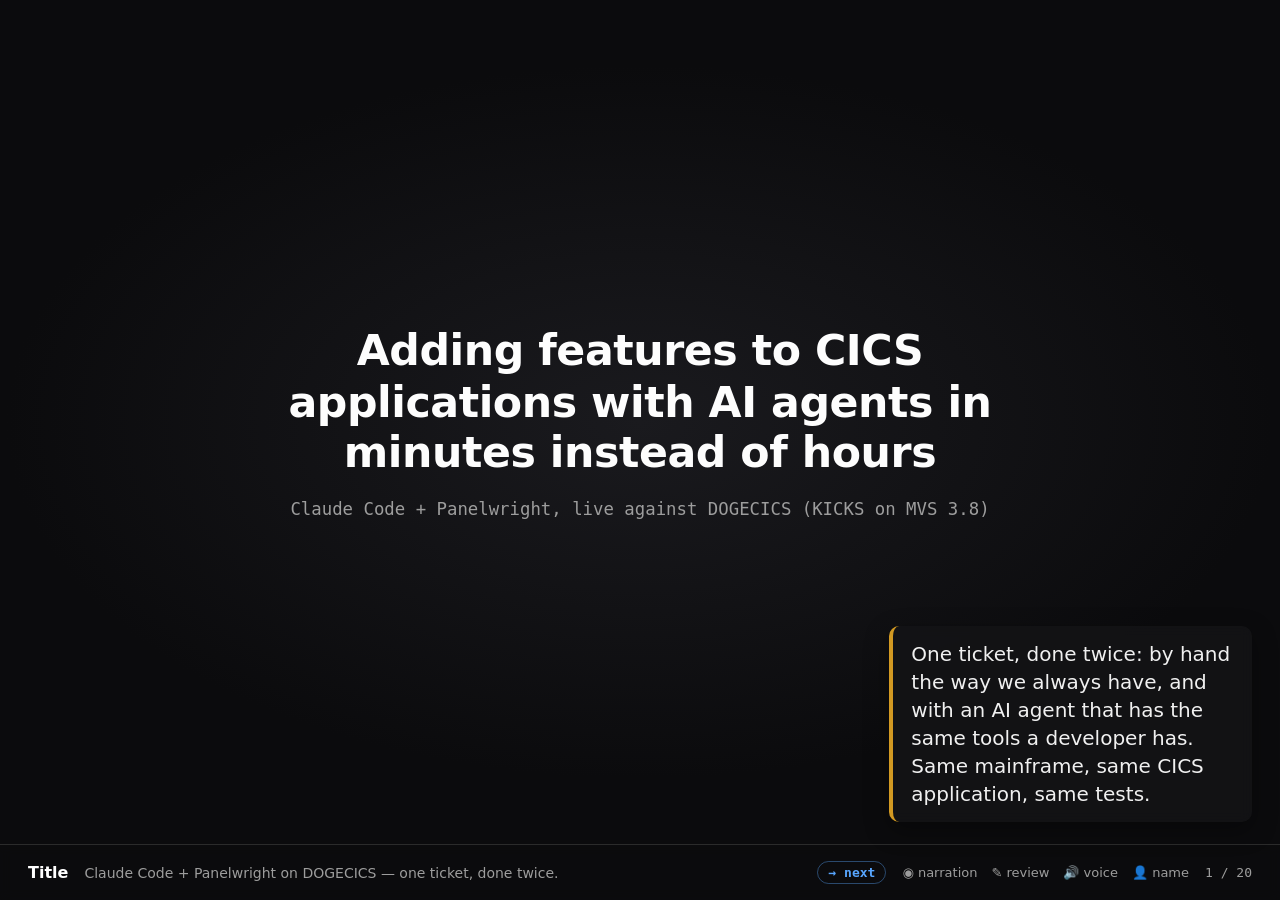
==== commit de96138c: "demo-atm-limit: name control + DevOps title (main 01d24ccd) Co-Authored-By: Claude Fable 5.1 <norepl" ====
--- a/demo-atm-limit/index.html
+++ b/demo-atm-limit/index.html
@@ -4,12 +4,12 @@
     <meta charset="UTF-8" />
     <meta name="viewport" content="width=device-width, initial-scale=1.0" />
     <title>DOGECICS — a Panelwright demo</title>
-    <script type="module" crossorigin src="./assets/main-DdelwEim.js"></script>
+    <script type="module" crossorigin src="./assets/main-B4xx6dI2.js"></script>
     <link rel="modulepreload" crossorigin href="./assets/skins-C2-B1914.js">
-    <link rel="modulepreload" crossorigin href="./assets/DemoApp-BnNDDqjs.js">
+    <link rel="modulepreload" crossorigin href="./assets/DemoApp-BqmXNNTS.js">
     <link rel="modulepreload" crossorigin href="./assets/config-D-Xm4TgH.js">
     <link rel="stylesheet" crossorigin href="./assets/skins-B1rOZf0G.css">
-    <link rel="stylesheet" crossorigin href="./assets/DemoApp-D1PgI66x.css">
+    <link rel="stylesheet" crossorigin href="./assets/DemoApp-C2957qXH.css">
   </head>
   <body>
     <div id="root"></div>
--- a/demo-atm-limit/assets/DemoApp-C2957qXH.css
+++ b/demo-atm-limit/assets/DemoApp-C2957qXH.css
@@ -0,0 +1 @@
+.stage-outer{position:fixed;top:0;left:0;right:0;bottom:var(--presenter-bar-height);background:var(--stage-bg);overflow:hidden;transition:top .2s ease,right .2s ease}.stage-outer-top-reserved{top:var(--narration-top-height)}.stage-outer-review-reserved{right:var(--review-panel-width)}.stage-inner{position:absolute;top:50%;left:50%;transform-origin:center center;background:var(--stage-bg)}.voice-popover{position:fixed;right:12px;bottom:calc(var(--presenter-bar-height) + 10px);max-height:calc(100vh - var(--presenter-bar-height) - 20px);overflow-y:auto;z-index:60;width:280px;background:#1c1c1c;border:1px solid var(--vsc-border);border-radius:8px;box-shadow:0 8px 24px #00000080;padding:12px 14px 10px;font-family:var(--font-ui);font-size:12px;color:var(--vsc-fg);display:flex;flex-direction:column;gap:8px;box-sizing:border-box}.voice-popover-header{display:flex;align-items:center;justify-content:space-between;font-weight:700;color:var(--accent-amber);margin-bottom:2px}.voice-popover-close{background:transparent;border:none;color:var(--vsc-fg-muted);font-size:16px;line-height:1;cursor:pointer;padding:0 2px}.voice-popover-close:hover{color:#fff}.voice-field{display:flex;flex-direction:column;gap:3px}.voice-field>span:first-child{color:var(--vsc-fg-muted);font-size:11px}.voice-field select,.voice-field input[type=text],.voice-field input[type=number]{background:#0f0f0f;border:1px solid var(--vsc-border);border-radius:4px;color:var(--vsc-fg);font-family:var(--font-ui);font-size:12px;padding:4px 6px}.voice-field-label-row{display:flex;align-items:center;justify-content:space-between}.voice-refresh-btn{background:transparent;border:none;color:var(--vsc-fg-muted);font-size:12px;line-height:1;cursor:pointer;padding:0 2px}.voice-refresh-btn:hover{color:#fff}.voice-field-note{color:var(--vsc-fg-muted);font-size:10px;font-style:italic}.voice-field-checkbox{flex-direction:row;align-items:center;gap:6px}.voice-field-checkbox>span{color:var(--vsc-fg);font-size:12px}.voice-popover-footer{border-top:1px solid var(--vsc-border);margin-top:4px;padding-top:8px;display:flex;flex-direction:column;gap:6px}.voice-btn{padding:6px 10px;border-radius:6px;border:1px solid var(--vsc-accent);background:var(--vsc-accent);color:#fff;font-size:12px;font-weight:600;cursor:pointer}.voice-btn:hover{filter:brightness(1.1)}.voice-btn:disabled{opacity:.5;cursor:default}.voice-popover-status{color:var(--vsc-fg-muted)}.voice-popover-error{color:var(--accent-red)}.voice-popover-cache{display:flex;align-items:center;justify-content:space-between;color:var(--vsc-fg-muted)}.voice-btn-link{background:transparent;border:none;color:var(--accent-blue);font-size:12px;cursor:pointer;text-decoration:underline;padding:0}.presenter-bar{position:fixed;left:0;right:0;bottom:0;height:var(--presenter-bar-height);box-sizing:border-box;z-index:40;background:#0c0c0eeb;border-top:1px solid var(--vsc-border);padding:0 28px;display:flex;align-items:center;gap:16px;-webkit-backdrop-filter:blur(6px);backdrop-filter:blur(6px)}.presenter-bar-title{font-weight:700;font-size:16px;color:#fff;flex:none}.presenter-bar-caption{color:var(--vsc-fg-muted);font-size:14px;flex:1;overflow:hidden;text-overflow:ellipsis;white-space:nowrap}.presenter-bar-count{flex:none;font-family:var(--font-mono);color:var(--vsc-fg-muted);font-size:13px}.presenter-bar-controls{flex:none;display:flex;align-items:center;gap:14px}.pb-item{background:transparent;border:none;color:var(--vsc-fg-muted);font-family:var(--font-ui);font-size:13px;cursor:pointer;padding:0}.pb-item:hover{color:#fff;text-decoration:underline}.pb-review-toggle.active,.pb-voice-toggle.active,.pb-name-toggle.active{color:var(--accent-amber);font-weight:700}.presenter-bar-cue{flex:none;font-family:var(--font-mono);font-size:13px;font-weight:700;padding:3px 10px;border-radius:12px;animation:presenter-cue-pulse 1.8s ease-in-out infinite;background:none;cursor:pointer;transition:background .15s,opacity .15s}.presenter-bar-cue:hover{animation-play-state:paused;opacity:1}.cue-next{color:var(--accent-blue);border:1px solid rgba(88,166,255,.4)}.cue-next:hover{background:#58a6ff1f}.cue-click{color:var(--accent-amber);border:1px solid rgba(210,153,34,.5)}.cue-click:hover{background:#d2992224}@keyframes presenter-cue-pulse{0%,to{opacity:.55}50%{opacity:1}}.timer-hud{position:fixed;top:calc(var(--narration-top-height, 0px) + 14px);right:18px;z-index:60;transition:right .2s;background:#141414d9;border:1px solid var(--vsc-border);border-radius:20px;padding:6px 14px;font-family:var(--font-mono);font-size:14px;color:var(--vsc-fg);display:flex;align-items:center;gap:8px;-webkit-backdrop-filter:blur(6px);backdrop-filter:blur(6px)}.timer-dot{width:8px;height:8px;border-radius:50%;background:var(--accent-red)}.timer-hud.running .timer-dot{background:var(--accent-green);animation:timer-blink 1s ease-in-out infinite}@keyframes timer-blink{0%,to{opacity:1}50%{opacity:.35}}.rail{position:fixed;top:0;left:0;bottom:0;width:280px;background:#141414;border-right:1px solid var(--vsc-border);z-index:50;display:flex;flex-direction:column;box-shadow:4px 0 24px #00000080}.rail-header{padding:14px 16px;font-weight:600;font-size:13px;letter-spacing:.04em;text-transform:uppercase;color:var(--vsc-fg-muted);border-bottom:1px solid var(--vsc-border)}.rail-list{overflow-y:auto;flex:1;padding:6px 0}.rail-item{display:flex;gap:10px;align-items:baseline;width:100%;text-align:left;background:transparent;border:none;color:var(--vsc-fg);padding:8px 16px;cursor:pointer;font-size:13px}.rail-item:hover{background:#1f1f1f}.rail-item.active{background:#2a2d2e;border-left:2px solid var(--vsc-accent)}.rail-index{color:var(--vsc-fg-muted);font-family:var(--font-mono);width:1.6em;flex:none}.rail-scene{color:var(--vsc-fg-muted);font-size:11px;text-transform:uppercase}.review-panel{position:fixed;top:0;right:0;bottom:var(--presenter-bar-height);width:var(--review-panel-width);z-index:55;background:#161616;border-left:1px solid var(--vsc-border);box-shadow:-4px 0 24px #00000080;display:flex;flex-direction:column;font-family:var(--font-ui);color:var(--vsc-fg)}.review-panel-header{flex:none;padding:14px 16px;border-bottom:1px solid var(--vsc-border)}.review-panel-title{font-weight:700;font-size:13px;letter-spacing:.06em;text-transform:uppercase;color:var(--accent-amber);margin-bottom:6px}.review-panel-step{display:flex;flex-direction:column;gap:2px}.review-panel-step-id{font-family:var(--font-mono);font-size:12px;color:var(--vsc-fg-muted)}.review-panel-step-name{font-size:14px;font-weight:600;color:#fff}.review-panel-body{flex:1;overflow-y:auto;padding:14px 16px;display:flex;flex-direction:column;gap:6px}.review-field-label{font-size:11px;font-weight:700;letter-spacing:.04em;text-transform:uppercase;color:var(--vsc-fg-muted);margin-top:10px}.review-field-stale-tag{margin-left:6px;color:var(--accent-red);font-size:10px;font-weight:700;text-transform:uppercase}.review-field{width:100%;resize:vertical;background:#0f0f0f;border:1px solid var(--vsc-border);border-radius:6px;color:var(--vsc-fg);font-family:var(--font-ui);font-size:13px;line-height:1.45;padding:8px 10px;box-sizing:border-box}.review-field:focus{outline:none;border-color:var(--vsc-accent)}.review-field::placeholder{color:#5a5a5a}.review-text-edits{list-style:none;margin:0;padding:0;display:flex;flex-direction:column;gap:6px}.review-text-edit{display:flex;align-items:flex-start;gap:6px;background:#0f0f0f;border:1px solid var(--vsc-border);border-radius:6px;padding:6px 8px;font-size:12px;line-height:1.4}.review-text-edit-stale{border-color:var(--accent-red)}.review-text-edit-change{flex:1;word-break:break-word}.review-text-edit-original{color:var(--vsc-fg-muted);text-decoration:line-through}.review-text-edit-edited{color:var(--vsc-fg)}.review-text-edit-stale-tag{margin-left:6px;color:var(--accent-red);font-size:10px;font-weight:700;text-transform:uppercase}.review-text-edit-remove{flex:none;background:transparent;border:none;color:var(--vsc-fg-muted);cursor:pointer;font-size:12px;padding:0 2px}.review-text-edit-remove:hover{color:var(--accent-red)}.review-reset-link{align-self:flex-start;background:transparent;border:none;color:var(--accent-blue);font-size:12px;cursor:pointer;padding:2px 0;text-decoration:underline}.review-preview-toggle{align-self:flex-start;margin-top:14px;background:transparent;border:none;color:var(--vsc-fg-muted);font-size:12px;cursor:pointer;padding:0;text-decoration:underline}.review-preview{margin:8px 0 0;padding:10px;background:#0f0f0f;border:1px solid var(--vsc-border);border-radius:6px;font-family:var(--font-mono);font-size:11px;line-height:1.5;color:var(--vsc-fg-muted);white-space:pre-wrap;word-break:break-word;max-height:240px;overflow-y:auto}.review-panel-footer{flex:none;display:flex;flex-direction:column;gap:6px;padding:12px 16px 16px;border-top:1px solid var(--vsc-border)}.review-btn{width:100%;padding:7px 10px;border-radius:6px;border:1px solid var(--vsc-border);background:#232323;color:var(--vsc-fg);font-size:13px;cursor:pointer}.review-btn:hover{background:#2a2a2a}.review-btn-primary{background:var(--vsc-accent);border-color:var(--vsc-accent);color:#fff;font-weight:600}.review-btn-primary:hover{filter:brightness(1.1)}.review-btn-danger{color:var(--accent-red)}.narration-callout{position:fixed;bottom:calc(var(--presenter-bar-height) + 22px + var(--narration-lift, 0px));transition:bottom .15s ease,right .15s ease;z-index:50;max-width:38ch;background:#141416d1;border-left:4px solid var(--accent-amber);border-radius:10px;padding:14px 18px;-webkit-backdrop-filter:blur(6px);backdrop-filter:blur(6px);box-shadow:0 8px 24px #00000059}.narration-callout .md-lite{font-family:var(--font-ui);font-size:20px;line-height:1.4;color:#f0f0f0}.narration-callout .md-lite p{margin:0 0 .5em}.narration-callout .md-lite p:last-child{margin-bottom:0}.narration-right{right:calc(28px + var(--narration-review-shift, 0px))}.narration-left{left:28px}.narration-speaker{float:left;margin:0 10px 4px 0;width:26px;height:26px;border-radius:50%;border:1px solid var(--accent-amber);background:transparent;color:var(--accent-amber);font-size:12px;line-height:1;cursor:pointer;display:flex;align-items:center;justify-content:center}.narration-speaker:hover,.narration-speaker-playing{background:var(--accent-amber);color:#1c1c1c}.narration-speaker-loading{animation:narration-speaker-spin .9s linear infinite}.narration-speaker-not-rendered,.narration-speaker-error{opacity:.55;border-style:dashed}@keyframes narration-speaker-spin{0%{transform:rotate(0)}to{transform:rotate(360deg)}}.narration-edit-pencil{position:absolute;top:-12px;right:-12px;width:26px;height:26px;border-radius:50%;border:1px solid var(--accent-amber);background:#1c1c1c;color:var(--accent-amber);font-size:13px;line-height:1;cursor:pointer;display:flex;align-items:center;justify-content:center;box-shadow:0 2px 8px #0006}.narration-edit-pencil:hover{background:var(--accent-amber);color:#1c1c1c}.narration-top .narration-edit-pencil{top:50%;left:16px;transform:translateY(-50%)}.narration-top{position:fixed;top:0;bottom:auto;left:0;right:var(--narration-top-review-shift, 0px);max-width:none;height:auto;min-height:var(--narration-top-height);display:flex;align-items:center;justify-content:center;text-align:center;border-left:none;border-bottom:3px solid var(--accent-amber);border-radius:0;box-shadow:none;padding:10px 48px;transition:right .15s ease}.narration-top .md-lite{max-width:96ch}.text-edit-pencil{position:fixed;transform:translate(-50%,-50%);z-index:200;width:22px;height:22px;border-radius:50%;border:1px solid var(--accent-amber);background:#1c1c1c;color:var(--accent-amber);font-size:12px;line-height:1;cursor:pointer;display:flex;align-items:center;justify-content:center;box-shadow:0 2px 8px #0006}.text-edit-pencil:hover{background:var(--accent-amber);color:#1c1c1c}.text-edit-editing{outline:1px dashed var(--accent-amber);outline-offset:2px;cursor:text}.hotspot{position:relative;display:inline-flex;border:none;background:transparent;padding:0;margin:0;cursor:pointer;font:inherit;color:inherit;border-radius:8px}.hotspot-ring{position:absolute;top:-6px;right:-6px;bottom:-6px;left:-6px;border:2px solid var(--accent-amber, #d29922);border-radius:10px;pointer-events:none;animation:hotspot-pulse 1.4s ease-in-out infinite}.hotspot-compact .hotspot-ring{top:-1px;right:-1px;bottom:-1px;left:-1px;border-radius:4px}.hotspot-label{--label-shift: 0px;position:absolute;bottom:calc(100% + 10px);left:50%;transform:translate(calc(-50% + var(--label-shift)));background:var(--accent-amber, #d29922);color:#1a1300;font-family:var(--font-ui);font-weight:600;font-size:14px;padding:4px 10px;border-radius:6px;white-space:nowrap;pointer-events:none}.hotspot-label-right{bottom:auto;left:auto;right:6px;top:50%;transform:translateY(-50%);font-size:12px;padding:2px 8px}@keyframes hotspot-pulse{0%,to{box-shadow:0 0 #d299228c;opacity:1}50%{box-shadow:0 0 0 8px #d2992200;opacity:.85}}.diagram-strip{position:relative;width:100%;padding:8px 0}.diagram-strip-row{display:flex;align-items:center;justify-content:center;width:100%}.diagram-box{flex:0 1 190px;min-width:max-content;background:#17181b;border:2px solid #3a3d42;border-radius:8px;padding:10px;text-align:center;transition:border-color .3s,box-shadow .3s}.diagram-box.glow{border-color:var(--accent-blue);box-shadow:0 0 16px #58a6ff73}.diagram-box-label{font-size:18px;font-weight:800;color:#fff;letter-spacing:.005em;white-space:nowrap;overflow:hidden;text-overflow:ellipsis}.diagram-box-sub{margin-top:3px;font-size:11px;color:var(--vsc-fg-muted);font-family:var(--font-mono);white-space:nowrap}.diagram-arrow{flex:0 0 44px;height:2px;position:relative;margin:0 2px}.diagram-arrow-line{position:absolute;top:0;right:0;bottom:0;left:0;background:#5a5d62}.diagram-arrow-head{position:absolute;right:-1px;top:-4px;border:5px solid transparent;border-left-color:#5a5d62}.diagram-packet{position:absolute;top:50%;width:10px;height:10px;margin-left:-5px;margin-top:-5px;border-radius:50%;background:var(--accent-amber);box-shadow:0 0 12px #d29922e6;pointer-events:none}.vsc-titlebar{height:36px;background:var(--vsc-bg-titlebar);display:flex;align-items:center;padding:0 12px;border-bottom:1px solid var(--vsc-border);flex:none}.vsc-traffic-lights{display:flex;gap:8px;width:90px}.tl{width:13px;height:13px;border-radius:50%;display:inline-block}.tl-red{background:#ff5f57}.tl-yellow{background:#febc2e}.tl-green{background:#28c840}.vsc-titlebar-title{flex:1;text-align:center;font-size:13px;color:var(--vsc-fg-muted)}.vsc-titlebar-spacer{width:90px}.vsc-activitybar{width:48px;background:var(--vsc-bg-activitybar);border-right:1px solid var(--vsc-border);display:flex;flex-direction:column;align-items:center;padding-top:8px;gap:4px;flex:none}.vsc-activity-item{width:48px;height:44px;display:flex;align-items:center;justify-content:center;color:#858585;border-left:2px solid transparent}.vsc-activity-item .codicon{font-size:22px}.vsc-activity-icon-mask{display:inline-block;width:22px;height:22px;background-color:currentColor;mask-size:contain;mask-repeat:no-repeat;mask-position:center;-webkit-mask-size:contain;-webkit-mask-repeat:no-repeat;-webkit-mask-position:center}.vsc-activity-item.active{color:#fff;border-left-color:#fff}.vsc-explorer{width:100%;height:100%;background:var(--vsc-bg-sidebar);display:flex;flex-direction:column;overflow:hidden}.exp-header{padding:10px 20px 4px;font-size:11px;font-weight:700;letter-spacing:.06em;color:var(--vsc-fg-muted);display:flex;align-items:center;justify-content:space-between}.exp-header-menu{font-size:14px;cursor:pointer}.exp-section{padding:4px 8px;font-size:12px;font-weight:700;color:var(--vsc-fg);display:flex;align-items:center}.exp-tree-sections{padding-bottom:12px}.exp-toplevel-section:not(:last-child){border-bottom:1px solid var(--vsc-border)}.exp-section-collapsible{cursor:pointer;gap:4px;padding:6px 8px}.exp-section-collapsible .codicon{font-size:15px}.exp-tree-nested{position:relative}.exp-tree-nested .exp-dir-open>.exp-row{position:relative}.exp-tree-nested .exp-dir-open:before{content:"";position:absolute;top:24px;bottom:0;left:15px;width:1px;background:#3a3a3a}.exp-tree{overflow-y:auto;flex:1;padding-bottom:12px}.exp-tree .hotspot{display:block;width:100%;text-align:left;border-radius:0}.exp-row{display:flex;align-items:center;gap:6px;height:24px;font-size:13px;color:var(--vsc-fg);cursor:pointer;white-space:nowrap}.exp-row:hover{background:#2a2d2e}.exp-row.selected{background:#094771;color:#fff}.exp-row .codicon{font-size:15px;color:#c5c5c5;flex:none}.exp-row .codicon-folder{color:#dcb67a}.exp-name{overflow:hidden;text-overflow:ellipsis}.vsc-editor{flex:1;display:flex;flex-direction:column;min-width:0;min-height:0;background:var(--vsc-bg-editor)}.vsc-tabstrip{height:35px;background:var(--vsc-bg-sidebar);display:flex;border-bottom:1px solid var(--vsc-border);flex:none}.vsc-tab{display:flex;align-items:center;gap:8px;padding:0 16px;font-size:13px;color:var(--vsc-fg-muted);border-right:1px solid var(--vsc-border)}.vsc-tab.active{background:var(--vsc-bg-tab-active);color:var(--vsc-fg);border-top:1px solid var(--vsc-accent)}.vsc-editor-body{flex:1;overflow:auto;min-height:0}.vsc-editor-body::-webkit-scrollbar{width:14px;height:14px}.vsc-editor-body::-webkit-scrollbar-thumb{background:#3a3a3a;border:4px solid transparent;background-clip:padding-box;border-radius:7px}.vsc-editor-body::-webkit-scrollbar-thumb:hover{background:#4a4a4a;background-clip:padding-box}.vsc-editor-body::-webkit-scrollbar-track{background:transparent}.diag-error,.diag-warning{position:relative;background-image:linear-gradient(45deg,transparent 65%,currentColor 80%,transparent 90%),linear-gradient(135deg,transparent 65%,currentColor 80%,transparent 90%);background-repeat:repeat-x;background-size:6px 3px;background-position:left bottom}.diag-error{color:var(--accent-red, #f85149)}.diag-warning{color:#d29922}.diag-error>.ln:before,.diag-warning>.ln:before{content:"";position:absolute;left:4px;width:8px;height:8px;border-radius:50%}.diag-error>.ln:before{background:var(--accent-red, #f85149)}.diag-warning>.ln:before{background:#d29922}.vsc-editor-missing{padding:24px;color:var(--vsc-fg-muted);font-family:var(--font-mono)}.vsc-editor-empty{display:flex;flex-direction:column;align-items:center;justify-content:center;gap:10px;height:100%;color:#3a3a3a;font-size:15px}.vsc-editor-empty .codicon{font-size:64px}.vsc-panel{height:260px;background:#181818;border-top:1px solid var(--vsc-border);display:flex;flex-direction:column;flex:none;transition:height .25s ease}.vsc-panel-expanded{height:640px}.vsc-panel-tabs{height:30px;display:flex;align-items:center;padding:0 12px;border-bottom:1px solid var(--vsc-border);font-size:12px;color:var(--vsc-fg-muted);gap:16px;flex:none}.vsc-panel-tabs .active{display:flex;align-items:center;gap:6px;color:#fff;border-bottom:2px solid var(--vsc-accent);padding-bottom:4px}.vsc-panel-tab-badge{background:#5a5a5a;color:#fff;border-radius:8px;padding:0 6px;font-size:10px;line-height:16px}.vsc-terminal-plain{flex:1;min-height:0;overflow:auto;background:#181818}.vsc-terminal-pre{margin:0;padding:8px 12px;font-family:var(--font-mono);font-size:18px;line-height:27px;color:#ccc}.term-line{white-space:pre;position:relative;min-height:27px}.term-green{color:#3fb950}.term-red{color:#f85149}.term-cyan{color:#56d4dd}.term-dim{color:#6e7681}.term-bold{font-weight:700}.term-cursor{display:inline-block;width:.6em;height:1em;margin-left:2px;vertical-align:text-bottom;background:#ccc;animation:term-cursor-blink 1s step-end infinite}@keyframes term-cursor-blink{0%,49%{opacity:1}50%,to{opacity:0}}.vsc-problems{flex:1;min-height:0;overflow:auto;background:#181818;padding:4px 0}.prob-row{display:flex;align-items:baseline;gap:8px;padding:3px 12px;font-size:15px;color:var(--vsc-fg);white-space:nowrap}.prob-row .codicon{font-size:15px;align-self:center}.prob-error .codicon{color:var(--accent-red, #f85149)}.prob-warning .codicon{color:#d29922}.prob-message{overflow:hidden;text-overflow:ellipsis}.prob-source{color:var(--vsc-fg-muted);font-size:.85em}.prob-loc{margin-left:auto;flex:none;color:var(--vsc-fg-muted);font-size:.85em}.vsc-chatpanel{width:576px;flex:none;background:var(--vsc-bg-sidebar);border-left:1px solid var(--vsc-border);display:flex;flex-direction:column;min-height:0}.cc-header{height:40px;flex:none;display:flex;align-items:center;justify-content:space-between;padding:0 14px;border-bottom:1px solid var(--vsc-border);color:var(--vsc-fg)}.cc-session-title{font-size:13px;font-weight:600;overflow:hidden;text-overflow:ellipsis;white-space:nowrap}.cc-header-icons{display:flex;align-items:center;gap:12px;color:var(--vsc-fg-muted);font-size:15px}.cc-scroll{flex:1;overflow-y:auto;padding:14px;display:flex;flex-direction:column;gap:12px;min-height:0}.cc-row{display:flex;align-items:flex-start;gap:10px}.cc-dot{flex:none;width:9px;height:9px;border-radius:50%;margin-top:7px;position:relative;z-index:1}.cc-dot-green{background:var(--accent-green);box-shadow:0 0 6px #3fb95099}.cc-dot-grey{background:#6e7681}.cc-rail-down{position:relative}.cc-rail-down:before{content:"";position:absolute;left:4px;top:11px;bottom:-12px;width:1px;background:#3a3a3a}.cc-row-body{flex:1;min-width:0;font-size:21px;line-height:1.5;color:var(--vsc-fg)}.cc-row-thinking .cc-thinking-text{font-size:17px;color:var(--vsc-fg-muted);margin-top:5px}.cc-user-bubble{width:100%;border:1px solid var(--vsc-border);border-radius:8px;padding:10px 14px;position:relative}.cc-user-bubble pre{margin:0;white-space:pre-wrap;font-family:var(--font-ui);font-size:20px;color:var(--vsc-fg)}.cc-user-bubble-clamped pre{max-height:4.6em;overflow:hidden;-webkit-mask-image:linear-gradient(to bottom,#000 60%,transparent 100%);mask-image:linear-gradient(to bottom,#000 60%,transparent 100%)}.cc-show-more{display:block;margin-top:4px;background:none;border:none;color:var(--vsc-accent);font-size:13px;cursor:pointer;padding:0}.cc-prose{padding-top:4px}.md-lite p{margin:0 0 8px}.md-lite p:last-child{margin-bottom:0}.md-lite ul{margin:0 0 8px;padding-left:20px}.md-heading{margin:0 0 6px;font-family:var(--font-ui);font-weight:700;color:var(--vsc-fg)}.md-heading:not(:first-child){margin-top:12px}.md-h2{font-size:1.15em}.md-h3{font-size:1.02em;color:var(--vsc-fg-muted)}.md-inline-code{background:#0000004d;padding:1px 6px;border-radius:4px;font-family:var(--font-mono);font-size:.88em}.cc-row-result{margin-left:19px;background:#1c2b1c;border:1px solid #2e5c2e;border-radius:8px;padding:10px 12px}.cc-row-result.cc-result-error{background:#2b1c1c;border-color:#5c2e2e}.cc-row-result pre{margin:0;white-space:pre-wrap;font-family:var(--font-mono);font-size:17px;color:#cde8cd}.cc-result-error pre{color:#f3cdcd}.cc-tool-line{display:flex;align-items:center;gap:7px;font-size:21px}.cc-tool-line .codicon{color:var(--vsc-fg-muted);font-size:15px}.cc-tool-title{font-family:var(--font-mono);font-size:.9em;color:var(--vsc-fg);overflow:hidden;text-overflow:ellipsis;white-space:nowrap}.cc-tool-duration{margin-left:auto;flex:none;color:var(--vsc-fg-muted);font-size:13px;font-family:var(--font-mono)}.cc-proposed-badge{flex:none;margin-left:auto;font-size:10px;color:var(--vsc-fg-muted);border:1px solid var(--vsc-border);border-radius:8px;padding:1px 7px;letter-spacing:.02em}.cc-mcp-title{margin:-2px 0 2px 22px;font-size:.78em}.cc-inout{margin-top:8px}.cc-inout pre{margin:0;background:#0000004d;padding:8px 10px;border-radius:6px;font-family:var(--font-mono);font-size:20px;line-height:28px;white-space:pre-wrap;word-break:break-word;max-height:320px;overflow-y:auto}.cc-inout-toggle{background:transparent;border:none;color:var(--vsc-accent);font-size:12px;cursor:pointer;padding:4px 0 0}.cc-approval{display:flex;flex-wrap:wrap;gap:8px;margin-top:10px}.cc-approval-btn{border:1px solid var(--vsc-border);border-radius:5px;padding:5px 11px;font-size:13px;color:var(--vsc-fg);cursor:default}.cc-approval-yes{background:var(--vsc-accent);border-color:var(--vsc-accent);color:#fff}.cc-approval-no{color:var(--accent-red)}.cc-row-plan-approval{margin-top:4px}.cc-plan-approve-question{font-size:15px;color:var(--vsc-fg);margin-bottom:8px}.cc-plan-approve-buttons{display:flex;flex-wrap:wrap;gap:8px}.cc-row-plan-resolved{margin-left:19px}.cc-plan-resolved-text{font-size:13px;color:var(--vsc-fg-muted);font-style:italic}.cc-row-working{align-items:center}.cc-spinner-glyph{flex:none;width:9px;margin-top:0;text-align:center;font-weight:700;font-size:15px;color:#d97757}.cc-working-verb{font-size:15px;color:var(--vsc-fg)}.cc-inputwrap{flex:none;padding:10px 12px 12px;border-top:1px solid var(--vsc-border)}.cc-input{position:relative;border:1px solid #3a3a3a;border-radius:8px;background:#1c1c1c;padding:9px 34px 0 12px;transition:border-color .25s}.cc-input-active{border-color:#c97a5c}.cc-input-text{font-size:15px;color:#fff;white-space:pre-wrap;min-height:20px;padding-bottom:9px}.cc-input-placeholder{color:#7a7a7a}.cc-caret{display:inline-block;width:2px;height:15px;margin-left:1px;vertical-align:-3px;background:#fff;animation:cc-blink 1s step-end infinite}@keyframes cc-blink{50%{opacity:0}}.cc-input-mic{position:absolute;right:10px;top:10px;color:var(--vsc-fg-muted);font-size:15px}.cc-input-divider{margin:0 -12px;border-top:1px solid #3a3a3a}.cc-input-toolbar{display:flex;align-items:center;gap:10px;padding:8px 0}.cc-pills-row{display:flex;align-items:center;gap:8px;margin-top:8px}.cc-input-icons{display:flex;align-items:center;gap:10px;color:var(--vsc-fg-muted);font-size:15px}.cc-pill{display:inline-flex;align-items:center;gap:4px;border:1px solid #3a3a3a;border-radius:10px;padding:1px 8px;font-size:11px;color:var(--vsc-fg-muted)}.cc-pill-clock .codicon{font-size:11px}.cc-send{margin-left:auto;width:24px;height:24px;border-radius:6px;background:#b3654a;color:#fff;display:flex;align-items:center;justify-content:center}.cc-send-stop{background:#e2795c}.cc-automode-row{display:flex;margin-top:6px}.cc-automode-row-spaced{margin-top:26px}.cc-automode{margin-left:auto;display:flex;align-items:center;gap:6px}.cc-automode-label{color:var(--vsc-fg-muted);font-size:11px}.cc-automode-switch{width:30px;height:16px;border-radius:9px;background:#3a3a3a;position:relative;display:inline-block;transition:background .2s}.cc-automode-switch.on{background:var(--accent-green)}.cc-automode-knob{position:absolute;top:2px;left:2px;width:12px;height:12px;border-radius:50%;background:#fff;transition:left .2s}.cc-automode-switch.on .cc-automode-knob{left:16px}.vsc-statusbar{height:26px;background:var(--vsc-bg-statusbar);color:#fff;display:flex;align-items:center;justify-content:space-between;padding:0 10px;font-size:13px;flex:none}.vsc-statusbar-left,.vsc-statusbar-right{display:flex;gap:14px;align-items:center}.sb-item{display:flex;align-items:center;gap:5px;white-space:nowrap}.sb-item .codicon{font-size:13px}.vsc-shell{width:100%;height:100%;display:flex;flex-direction:column;background:var(--vsc-bg);color:var(--vsc-fg);font-family:var(--font-ui)}.vsc-body{flex:1;display:flex;min-height:0}.vsc-sidebar{width:260px;flex:none;border-right:1px solid var(--vsc-border);min-height:0}.vsc-main{flex:1;display:flex;min-width:0;min-height:0}.vsc-editor-and-panel{flex:1;display:flex;flex-direction:column;min-width:0;min-height:0}.compare-scene{width:100%;height:100%;background:#0b0b0d;display:flex;flex-direction:column;align-items:center;justify-content:center;gap:22px;padding:18px 70px;overflow:hidden}.compare-header{width:100%;max-width:1720px;display:flex;align-items:baseline;justify-content:space-between}.compare-title{font-size:28px;color:#fff;margin:0}.compare-headline{text-align:right}.compare-headline-value{font-size:30px;font-weight:800;color:var(--accent-amber);line-height:1;white-space:nowrap}.compare-headline-label{font-size:13px;color:var(--vsc-fg-muted);margin-top:2px}.compare-bars{width:100%;max-width:1720px;display:flex;flex-direction:column;gap:6px}.compare-row{display:flex;align-items:center;gap:16px;position:relative}.compare-row-label{width:300px;flex:none;font-size:14px;color:var(--vsc-fg)}.compare-track{flex:1;position:relative;height:32px}.compare-bar-toscale,.compare-bar-stack{position:absolute;left:0;top:0;height:100%;border-radius:4px;overflow:hidden;display:flex;min-width:3px}.compare-seg-toscale{height:100%;min-width:2px;flex-shrink:0}.compare-seg{height:100%;display:flex;align-items:center;justify-content:center;overflow:hidden}.compare-seg span{font-family:var(--font-mono);font-size:12px;font-weight:700;white-space:nowrap;padding:0 6px}.compare-seg-mechanics{background:var(--accent-blue)}.compare-seg-mechanics span{color:#06121e}.compare-seg-typing{background-color:var(--accent-amber);background-image:repeating-linear-gradient(45deg,rgba(0,0,0,.28) 0px,rgba(0,0,0,.28) 4px,transparent 4px,transparent 9px)}.compare-seg-typing span{color:#241a00}.compare-seg-thinking{background-color:#bc8cff59;border:1px dashed rgba(188,140,255,.85);box-sizing:border-box}.compare-seg-thinking span{color:#efe6ff}.compare-total-label{position:absolute;top:50%;transform:translateY(-50%);font-family:var(--font-mono);font-size:13px;color:var(--vsc-fg);white-space:nowrap}.compare-row-group{display:flex;flex-direction:column}.compare-zoom{margin:0 0 6px 316px}.compare-zoom-label-row{display:flex;align-items:baseline;justify-content:space-between;gap:12px;margin-bottom:3px}.compare-zoom-label{font-size:11px;color:var(--vsc-fg-muted)}.compare-zoom-note{font-size:11px;font-style:italic;color:var(--vsc-fg-muted);white-space:nowrap}.compare-zoom-bar{display:flex;height:30px;border-radius:4px;overflow:hidden}.compare-zoom-seg{height:100%;display:flex;align-items:center;justify-content:center;font-size:11px;font-weight:700;color:#0b0b0d;overflow:hidden;white-space:nowrap}.compare-zoom-funnel{display:block;width:calc(100% - 316px);height:56px;margin-left:316px}.compare-zoom-funnel-fill{fill:#d2992224;stroke:none}.compare-zoom-funnel-dash{stroke:#d29922a6;stroke-width:2;stroke-dasharray:6 5;vector-effect:non-scaling-stroke}.compare-row-axis{margin-top:10px}.compare-axis{position:relative;height:18px;border-top:1px solid #2b2b2b}.compare-axis-tick{position:absolute;top:0;font-family:var(--font-mono);font-size:11px;color:var(--vsc-fg-muted);transform:translate(-50%);padding-top:4px}.compare-legend{width:100%;max-width:1720px;display:flex;flex-wrap:wrap;gap:6px 22px;font-size:12px;color:var(--vsc-fg-muted)}.compare-legend-group{display:flex;flex-wrap:wrap;align-items:center;gap:10px}.compare-legend-heading{font-weight:700;color:var(--vsc-fg)}.compare-legend-item{display:inline-flex;align-items:center;gap:5px;white-space:nowrap}.compare-legend-swatch{width:12px;height:12px;border-radius:2px;flex:none}.compare-takeaway{width:100%;max-width:1720px;background:#d299221a;border-left:4px solid var(--accent-amber);border-radius:10px;padding:14px 20px;font-size:20px;color:var(--accent-amber);font-weight:600}.proc-scene{width:100%;height:100%;display:flex;flex-direction:column;background:var(--stage-bg);padding:28px 36px 0}.proc-halves{flex:1;display:flex;align-items:stretch;gap:24px;min-height:0}.proc-divider{width:2px;background:var(--vsc-border);flex:none}.proc-diagram{flex:1;min-width:0;display:flex;flex-direction:column}.proc-diagram-title{font-size:22px;font-weight:800;color:#fff;text-align:center;margin-bottom:10px;flex:none}.proc-diagram-lanes{position:relative;flex:1;display:flex;gap:28px;justify-content:center;min-height:0}.proc-links{position:absolute;top:0;right:0;bottom:0;left:0;width:100%;height:100%;pointer-events:none;overflow:visible;opacity:.35}.proc-lane{position:relative;flex:0 1 260px;min-width:0;padding-right:12px;display:flex;flex-direction:column}.proc-lane-has-arcs{padding-right:150px}.proc-lane-wide{flex-basis:380px}.proc-lane-header{display:flex;align-items:center;gap:8px;justify-content:center;margin-bottom:12px;color:var(--vsc-fg-muted)}.proc-lane-header .codicon{font-size:18px;color:var(--accent-blue)}.proc-lane-label{font-size:14px;font-weight:700;text-transform:uppercase;letter-spacing:.04em}.proc-lane-nodes{flex:1;display:flex;flex-direction:column;align-items:stretch;min-height:0}.proc-node{background:#17181b;border:2px solid #3a3d42;border-radius:8px;padding:7px 12px;text-align:center;font-size:17px;font-weight:700;color:#fff;opacity:0;transform:translateY(-6px);transition:opacity .28s ease,transform .28s ease;flex:none}.proc-node.shown{opacity:1;transform:translateY(0)}.proc-node-time{font-family:var(--font-mono);font-size:13px;font-weight:600;color:var(--vsc-fg-muted);margin-top:2px}.proc-node-decision .proc-node-time{color:var(--accent-amber);opacity:.85}.proc-node-decision{border-radius:999px;border-color:var(--accent-amber);color:var(--accent-amber)}.proc-arrow-down{align-self:center;width:2px;flex:1;min-height:20px;background:#5a5d62;position:relative;opacity:0;transition:opacity .2s ease}.proc-arrow-down.shown{opacity:1}.proc-arrow-down:after{content:"";position:absolute;left:-4px;bottom:-1px;border:5px solid transparent;border-top-color:#5a5d62}.proc-arrow-down.proc-arrow-hidden,.proc-arrow-down.proc-arrow-hidden:after{background:transparent;border-color:transparent}.proc-lane-grid{position:relative;flex:1;display:grid;align-items:center;min-height:0}.proc-lane-grid .proc-node{padding:4px 8px;font-size:13px}.proc-lane-grid .proc-node-time{font-size:10px;margin-top:1px}.proc-chain-lines,.proc-arcs{position:absolute;top:0;right:0;bottom:0;left:0;width:100%;height:100%;pointer-events:none;overflow:visible}@keyframes proc-arc-fade-in{0%{opacity:0}to{opacity:1}}.proc-arcs path{animation:proc-arc-fade-in .3s ease}.proc-arc-label{position:absolute;transform:translate(6px,-50%);background:var(--stage-bg);color:var(--accent-amber);font-family:var(--font-mono);font-size:12px;font-weight:700;white-space:nowrap;padding:1px 4px;pointer-events:none;animation:proc-arc-fade-in .3s ease}.proc-summary{flex:none;text-align:center;padding:10px 8px 4px;border-top:1px solid var(--vsc-border);margin-top:10px}.proc-summary-main{font-size:20px;font-weight:800;color:#fff}.proc-summary-sub{margin-top:3px;font-family:var(--font-mono);font-size:13px;color:var(--vsc-fg-muted)}.proc-summary-accent .proc-summary-main{color:var(--accent-amber)}.proc-summary-accent .proc-summary-sub{color:var(--accent-amber);opacity:.8}.title-scene{width:100%;height:100%;position:relative;background:radial-gradient(ellipse at center,#1a1a1e,#0b0b0d 70%);display:flex;align-items:center;justify-content:center}.title-scene-logo{position:absolute;right:60px;bottom:50px;width:360px;height:auto}.title-scene-inner{max-width:1400px;padding:0 60px;text-align:center}.title-scene-headline{margin:0 0 30px;font-family:var(--font-ui);font-weight:800;font-size:64px;line-height:1.2;color:#fdfdfd;letter-spacing:-.01em}.title-scene-subline{margin:0;font-family:var(--font-mono);font-size:26px;color:var(--vsc-fg-muted)}
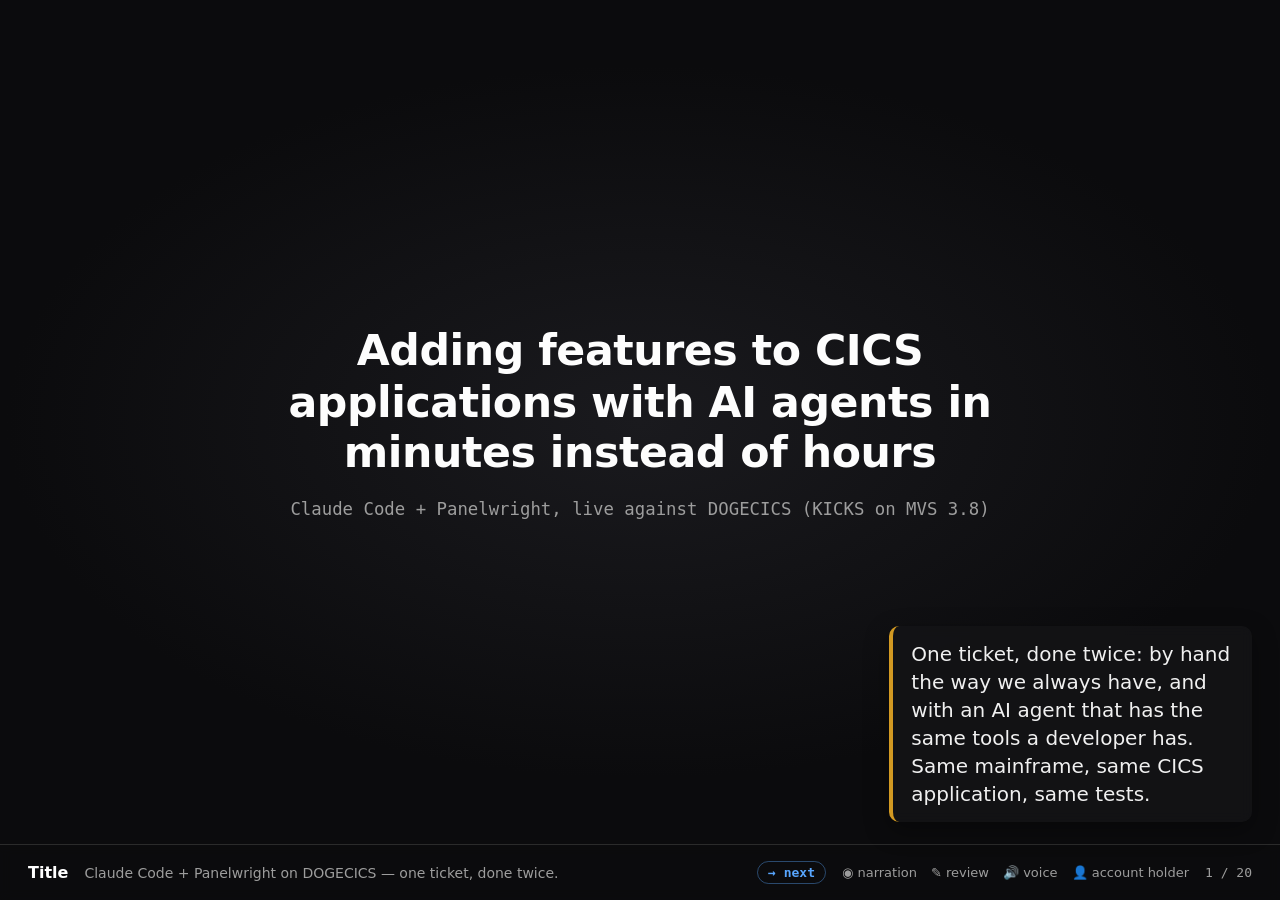
==== commit 5dfeeb7b: "demo-atm-limit: Account Holder Name control (main 9746aa95) Co-Authored-By: Claude Fable 5.1 <norepl" ====
--- a/demo-atm-limit/index.html
+++ b/demo-atm-limit/index.html
@@ -4,9 +4,9 @@
     <meta charset="UTF-8" />
     <meta name="viewport" content="width=device-width, initial-scale=1.0" />
     <title>DOGECICS — a Panelwright demo</title>
-    <script type="module" crossorigin src="./assets/main-B4xx6dI2.js"></script>
+    <script type="module" crossorigin src="./assets/main-DqT8-Ovy.js"></script>
     <link rel="modulepreload" crossorigin href="./assets/skins-C2-B1914.js">
-    <link rel="modulepreload" crossorigin href="./assets/DemoApp-BqmXNNTS.js">
+    <link rel="modulepreload" crossorigin href="./assets/DemoApp-DbstYdxF.js">
     <link rel="modulepreload" crossorigin href="./assets/config-D-Xm4TgH.js">
     <link rel="stylesheet" crossorigin href="./assets/skins-B1rOZf0G.css">
     <link rel="stylesheet" crossorigin href="./assets/DemoApp-C2957qXH.css">
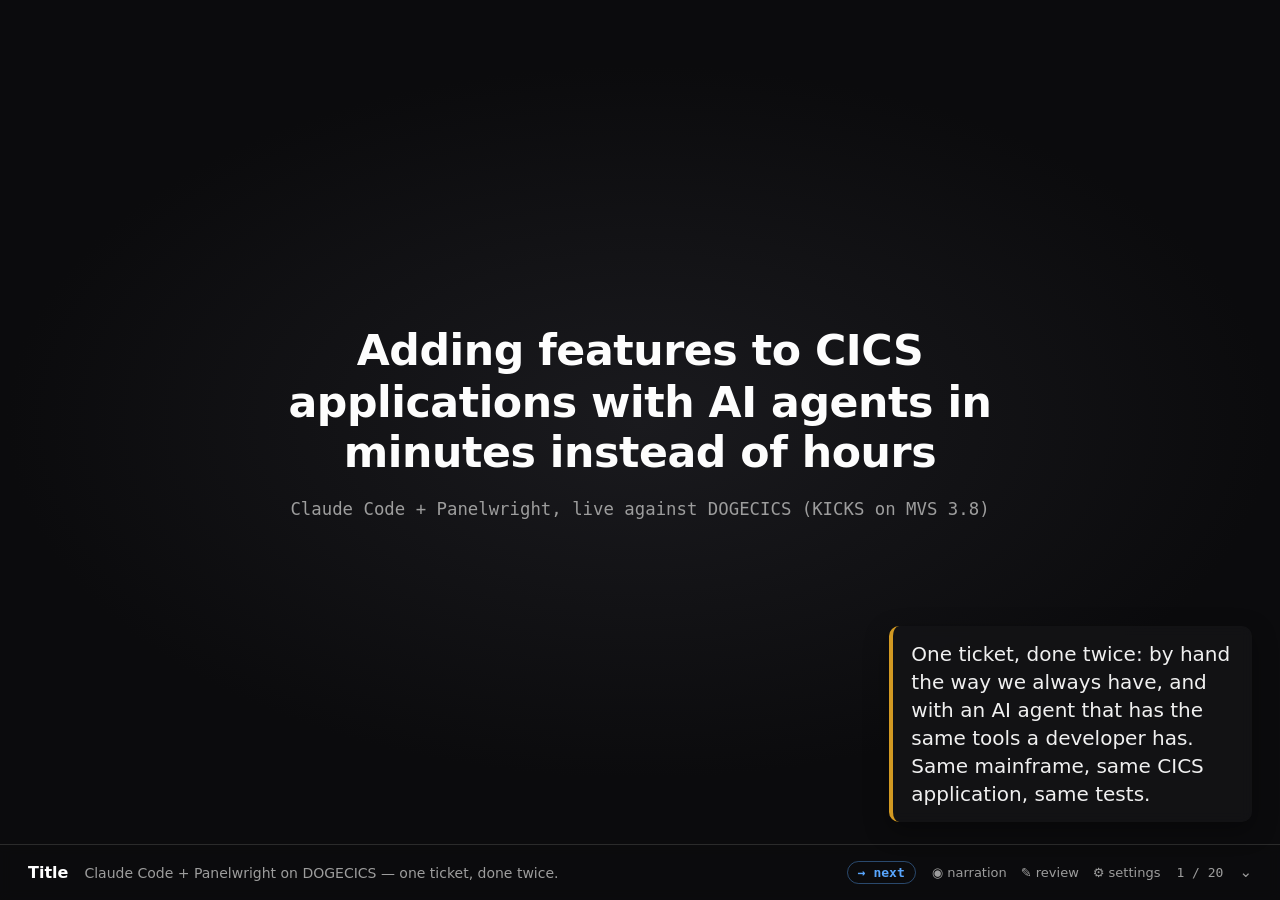
==== commit eab6a031: "demo-atm-limit: presenter bar settings/collapse, chat notes dropped (main 19679f46) Co-Authored-By: " ====
--- a/demo-atm-limit/index.html
+++ b/demo-atm-limit/index.html
@@ -4,12 +4,12 @@
     <meta charset="UTF-8" />
     <meta name="viewport" content="width=device-width, initial-scale=1.0" />
     <title>DOGECICS — a Panelwright demo</title>
-    <script type="module" crossorigin src="./assets/main-DqT8-Ovy.js"></script>
+    <script type="module" crossorigin src="./assets/main-DTuRn_Ct.js"></script>
     <link rel="modulepreload" crossorigin href="./assets/skins-C2-B1914.js">
-    <link rel="modulepreload" crossorigin href="./assets/DemoApp-DbstYdxF.js">
+    <link rel="modulepreload" crossorigin href="./assets/DemoApp-DVEcaIxE.js">
     <link rel="modulepreload" crossorigin href="./assets/config-D-Xm4TgH.js">
     <link rel="stylesheet" crossorigin href="./assets/skins-B1rOZf0G.css">
-    <link rel="stylesheet" crossorigin href="./assets/DemoApp-C2957qXH.css">
+    <link rel="stylesheet" crossorigin href="./assets/DemoApp-B6OflLkD.css">
   </head>
   <body>
     <div id="root"></div>
--- a/demo-atm-limit/assets/DemoApp-B6OflLkD.css
+++ b/demo-atm-limit/assets/DemoApp-B6OflLkD.css
@@ -0,0 +1 @@
+.stage-outer{position:fixed;top:0;left:0;right:0;bottom:var(--presenter-bar-height);background:var(--stage-bg);overflow:hidden;transition:top .2s ease,right .2s ease}.stage-outer-top-reserved{top:var(--narration-top-height)}.stage-outer-review-reserved{right:var(--review-panel-width)}.stage-inner{position:absolute;top:50%;left:50%;transform-origin:center center;background:var(--stage-bg)}.voice-popover{position:fixed;right:12px;bottom:calc(var(--presenter-bar-height) + 10px);max-height:calc(100vh - var(--presenter-bar-height) - 20px);overflow-y:auto;z-index:60;width:280px;background:#1c1c1c;border:1px solid var(--vsc-border);border-radius:8px;box-shadow:0 8px 24px #00000080;padding:12px 14px 10px;font-family:var(--font-ui);font-size:12px;color:var(--vsc-fg);display:flex;flex-direction:column;gap:8px;box-sizing:border-box}.voice-popover-header{display:flex;align-items:center;justify-content:space-between;font-weight:700;color:var(--accent-amber);margin-bottom:2px}.voice-popover-close{background:transparent;border:none;color:var(--vsc-fg-muted);font-size:16px;line-height:1;cursor:pointer;padding:0 2px}.voice-popover-close:hover{color:#fff}.voice-field{display:flex;flex-direction:column;gap:3px}.voice-field>span:first-child{color:var(--vsc-fg-muted);font-size:11px}.voice-field select,.voice-field input[type=text],.voice-field input[type=number]{background:#0f0f0f;border:1px solid var(--vsc-border);border-radius:4px;color:var(--vsc-fg);font-family:var(--font-ui);font-size:12px;padding:4px 6px}.voice-field-label-row{display:flex;align-items:center;justify-content:space-between}.voice-refresh-btn{background:transparent;border:none;color:var(--vsc-fg-muted);font-size:12px;line-height:1;cursor:pointer;padding:0 2px}.voice-refresh-btn:hover{color:#fff}.voice-field-note{color:var(--vsc-fg-muted);font-size:10px;font-style:italic}.voice-field-checkbox{flex-direction:row;align-items:center;gap:6px}.voice-field-checkbox>span{color:var(--vsc-fg);font-size:12px}.voice-popover-footer{border-top:1px solid var(--vsc-border);margin-top:4px;padding-top:8px;display:flex;flex-direction:column;gap:6px}.voice-btn{padding:6px 10px;border-radius:6px;border:1px solid var(--vsc-accent);background:var(--vsc-accent);color:#fff;font-size:12px;font-weight:600;cursor:pointer}.voice-btn:hover{filter:brightness(1.1)}.voice-btn:disabled{opacity:.5;cursor:default}.voice-popover-status{color:var(--vsc-fg-muted)}.voice-popover-error{color:var(--accent-red)}.voice-popover-cache{display:flex;align-items:center;justify-content:space-between;color:var(--vsc-fg-muted)}.voice-btn-link{background:transparent;border:none;color:var(--accent-blue);font-size:12px;cursor:pointer;text-decoration:underline;padding:0}.presenter-bar{position:fixed;left:0;right:0;bottom:0;height:var(--presenter-bar-height);box-sizing:border-box;z-index:40;background:#0c0c0eeb;border-top:1px solid var(--vsc-border);padding:0 28px;display:flex;align-items:center;gap:16px;-webkit-backdrop-filter:blur(6px);backdrop-filter:blur(6px)}.presenter-bar-title{font-weight:700;font-size:16px;color:#fff;flex:none}.presenter-bar-caption{color:var(--vsc-fg-muted);font-size:14px;flex:1;overflow:hidden;text-overflow:ellipsis;white-space:nowrap}.presenter-bar-count{flex:none;font-family:var(--font-mono);color:var(--vsc-fg-muted);font-size:13px}.presenter-bar-controls{flex:none;display:flex;align-items:center;gap:14px}.pb-item{background:transparent;border:none;color:var(--vsc-fg-muted);font-family:var(--font-ui);font-size:13px;cursor:pointer;padding:0}.pb-item:hover{color:#fff;text-decoration:underline}.pb-review-toggle.active,.pb-voice-toggle.active,.pb-settings-toggle.active{color:var(--accent-amber);font-weight:700}.presenter-bar-collapse{flex:none;background:transparent;border:none;color:var(--vsc-fg-muted);font-family:var(--font-ui);font-size:15px;line-height:1;cursor:pointer;padding:0}.presenter-bar-collapse:hover{color:#fff}.presenter-bar-expand{position:fixed;right:12px;bottom:12px;width:28px;height:28px;box-sizing:border-box;border-radius:50%;border:1px solid var(--vsc-border);background:#0c0c0e80;color:var(--vsc-fg-muted);font-size:14px;line-height:1;z-index:40;display:flex;align-items:center;justify-content:center;cursor:pointer;transition:background .15s,color .15s}.presenter-bar-expand:hover{background:#0c0c0ed9;color:#fff}.presenter-bar-cue{flex:none;font-family:var(--font-mono);font-size:13px;font-weight:700;padding:3px 10px;border-radius:12px;animation:presenter-cue-pulse 1.8s ease-in-out infinite;background:none;cursor:pointer;transition:background .15s,opacity .15s}.presenter-bar-cue:hover{animation-play-state:paused;opacity:1}.cue-next{color:var(--accent-blue);border:1px solid rgba(88,166,255,.4)}.cue-next:hover{background:#58a6ff1f}.cue-click{color:var(--accent-amber);border:1px solid rgba(210,153,34,.5)}.cue-click:hover{background:#d2992224}@keyframes presenter-cue-pulse{0%,to{opacity:.55}50%{opacity:1}}.timer-hud{position:fixed;top:calc(var(--narration-top-height, 0px) + 14px);right:18px;z-index:60;transition:right .2s;background:#141414d9;border:1px solid var(--vsc-border);border-radius:20px;padding:6px 14px;font-family:var(--font-mono);font-size:14px;color:var(--vsc-fg);display:flex;align-items:center;gap:8px;-webkit-backdrop-filter:blur(6px);backdrop-filter:blur(6px)}.timer-dot{width:8px;height:8px;border-radius:50%;background:var(--accent-red)}.timer-hud.running .timer-dot{background:var(--accent-green);animation:timer-blink 1s ease-in-out infinite}@keyframes timer-blink{0%,to{opacity:1}50%{opacity:.35}}.rail{position:fixed;top:0;left:0;bottom:0;width:280px;background:#141414;border-right:1px solid var(--vsc-border);z-index:50;display:flex;flex-direction:column;box-shadow:4px 0 24px #00000080}.rail-header{padding:14px 16px;font-weight:600;font-size:13px;letter-spacing:.04em;text-transform:uppercase;color:var(--vsc-fg-muted);border-bottom:1px solid var(--vsc-border)}.rail-list{overflow-y:auto;flex:1;padding:6px 0}.rail-item{display:flex;gap:10px;align-items:baseline;width:100%;text-align:left;background:transparent;border:none;color:var(--vsc-fg);padding:8px 16px;cursor:pointer;font-size:13px}.rail-item:hover{background:#1f1f1f}.rail-item.active{background:#2a2d2e;border-left:2px solid var(--vsc-accent)}.rail-index{color:var(--vsc-fg-muted);font-family:var(--font-mono);width:1.6em;flex:none}.rail-scene{color:var(--vsc-fg-muted);font-size:11px;text-transform:uppercase}.review-panel{position:fixed;top:0;right:0;bottom:var(--presenter-bar-height);width:var(--review-panel-width);z-index:55;background:#161616;border-left:1px solid var(--vsc-border);box-shadow:-4px 0 24px #00000080;display:flex;flex-direction:column;font-family:var(--font-ui);color:var(--vsc-fg)}.review-panel-header{flex:none;padding:14px 16px;border-bottom:1px solid var(--vsc-border)}.review-panel-title{font-weight:700;font-size:13px;letter-spacing:.06em;text-transform:uppercase;color:var(--accent-amber);margin-bottom:6px}.review-panel-step{display:flex;flex-direction:column;gap:2px}.review-panel-step-id{font-family:var(--font-mono);font-size:12px;color:var(--vsc-fg-muted)}.review-panel-step-name{font-size:14px;font-weight:600;color:#fff}.review-panel-body{flex:1;overflow-y:auto;padding:14px 16px;display:flex;flex-direction:column;gap:6px}.review-field-label{font-size:11px;font-weight:700;letter-spacing:.04em;text-transform:uppercase;color:var(--vsc-fg-muted);margin-top:10px}.review-field-stale-tag{margin-left:6px;color:var(--accent-red);font-size:10px;font-weight:700;text-transform:uppercase}.review-field{width:100%;resize:vertical;background:#0f0f0f;border:1px solid var(--vsc-border);border-radius:6px;color:var(--vsc-fg);font-family:var(--font-ui);font-size:13px;line-height:1.45;padding:8px 10px;box-sizing:border-box}.review-field:focus{outline:none;border-color:var(--vsc-accent)}.review-field::placeholder{color:#5a5a5a}.review-text-edits{list-style:none;margin:0;padding:0;display:flex;flex-direction:column;gap:6px}.review-text-edit{display:flex;align-items:flex-start;gap:6px;background:#0f0f0f;border:1px solid var(--vsc-border);border-radius:6px;padding:6px 8px;font-size:12px;line-height:1.4}.review-text-edit-stale{border-color:var(--accent-red)}.review-text-edit-change{flex:1;word-break:break-word}.review-text-edit-original{color:var(--vsc-fg-muted);text-decoration:line-through}.review-text-edit-edited{color:var(--vsc-fg)}.review-text-edit-stale-tag{margin-left:6px;color:var(--accent-red);font-size:10px;font-weight:700;text-transform:uppercase}.review-text-edit-remove{flex:none;background:transparent;border:none;color:var(--vsc-fg-muted);cursor:pointer;font-size:12px;padding:0 2px}.review-text-edit-remove:hover{color:var(--accent-red)}.review-reset-link{align-self:flex-start;background:transparent;border:none;color:var(--accent-blue);font-size:12px;cursor:pointer;padding:2px 0;text-decoration:underline}.review-preview-toggle{align-self:flex-start;margin-top:14px;background:transparent;border:none;color:var(--vsc-fg-muted);font-size:12px;cursor:pointer;padding:0;text-decoration:underline}.review-preview{margin:8px 0 0;padding:10px;background:#0f0f0f;border:1px solid var(--vsc-border);border-radius:6px;font-family:var(--font-mono);font-size:11px;line-height:1.5;color:var(--vsc-fg-muted);white-space:pre-wrap;word-break:break-word;max-height:240px;overflow-y:auto}.review-panel-footer{flex:none;display:flex;flex-direction:column;gap:6px;padding:12px 16px 16px;border-top:1px solid var(--vsc-border)}.review-btn{width:100%;padding:7px 10px;border-radius:6px;border:1px solid var(--vsc-border);background:#232323;color:var(--vsc-fg);font-size:13px;cursor:pointer}.review-btn:hover{background:#2a2a2a}.review-btn-primary{background:var(--vsc-accent);border-color:var(--vsc-accent);color:#fff;font-weight:600}.review-btn-primary:hover{filter:brightness(1.1)}.review-btn-danger{color:var(--accent-red)}.narration-callout{position:fixed;bottom:calc(var(--presenter-bar-height) + 22px + var(--narration-lift, 0px));transition:bottom .15s ease,right .15s ease;z-index:50;max-width:38ch;background:#141416d1;border-left:4px solid var(--accent-amber);border-radius:10px;padding:14px 18px;-webkit-backdrop-filter:blur(6px);backdrop-filter:blur(6px);box-shadow:0 8px 24px #00000059}.narration-callout .md-lite{font-family:var(--font-ui);font-size:20px;line-height:1.4;color:#f0f0f0}.narration-callout .md-lite p{margin:0 0 .5em}.narration-callout .md-lite p:last-child{margin-bottom:0}.narration-right{right:calc(28px + var(--narration-review-shift, 0px))}.narration-left{left:28px}.narration-speaker{float:left;margin:0 10px 4px 0;width:26px;height:26px;border-radius:50%;border:1px solid var(--accent-amber);background:transparent;color:var(--accent-amber);font-size:12px;line-height:1;cursor:pointer;display:flex;align-items:center;justify-content:center}.narration-speaker:hover,.narration-speaker-playing{background:var(--accent-amber);color:#1c1c1c}.narration-speaker-loading{animation:narration-speaker-spin .9s linear infinite}.narration-speaker-not-rendered,.narration-speaker-error{opacity:.55;border-style:dashed}@keyframes narration-speaker-spin{0%{transform:rotate(0)}to{transform:rotate(360deg)}}.narration-edit-pencil{position:absolute;top:-12px;right:-12px;width:26px;height:26px;border-radius:50%;border:1px solid var(--accent-amber);background:#1c1c1c;color:var(--accent-amber);font-size:13px;line-height:1;cursor:pointer;display:flex;align-items:center;justify-content:center;box-shadow:0 2px 8px #0006}.narration-edit-pencil:hover{background:var(--accent-amber);color:#1c1c1c}.narration-top .narration-edit-pencil{top:50%;left:16px;transform:translateY(-50%)}.narration-top{position:fixed;top:0;bottom:auto;left:0;right:var(--narration-top-review-shift, 0px);max-width:none;height:auto;min-height:var(--narration-top-height);display:flex;align-items:center;justify-content:center;text-align:center;border-left:none;border-bottom:3px solid var(--accent-amber);border-radius:0;box-shadow:none;padding:10px 48px;transition:right .15s ease}.narration-top .md-lite{max-width:96ch}.text-edit-pencil{position:fixed;transform:translate(-50%,-50%);z-index:200;width:22px;height:22px;border-radius:50%;border:1px solid var(--accent-amber);background:#1c1c1c;color:var(--accent-amber);font-size:12px;line-height:1;cursor:pointer;display:flex;align-items:center;justify-content:center;box-shadow:0 2px 8px #0006}.text-edit-pencil:hover{background:var(--accent-amber);color:#1c1c1c}.text-edit-editing{outline:1px dashed var(--accent-amber);outline-offset:2px;cursor:text}.hotspot{position:relative;display:inline-flex;border:none;background:transparent;padding:0;margin:0;cursor:pointer;font:inherit;color:inherit;border-radius:8px}.hotspot-ring{position:absolute;top:-6px;right:-6px;bottom:-6px;left:-6px;border:2px solid var(--accent-amber, #d29922);border-radius:10px;pointer-events:none;animation:hotspot-pulse 1.4s ease-in-out infinite}.hotspot-compact .hotspot-ring{top:-1px;right:-1px;bottom:-1px;left:-1px;border-radius:4px}.hotspot-label{--label-shift: 0px;position:absolute;bottom:calc(100% + 10px);left:50%;transform:translate(calc(-50% + var(--label-shift)));background:var(--accent-amber, #d29922);color:#1a1300;font-family:var(--font-ui);font-weight:600;font-size:14px;padding:4px 10px;border-radius:6px;white-space:nowrap;pointer-events:none}.hotspot-label-right{bottom:auto;left:auto;right:6px;top:50%;transform:translateY(-50%);font-size:12px;padding:2px 8px}@keyframes hotspot-pulse{0%,to{box-shadow:0 0 #d299228c;opacity:1}50%{box-shadow:0 0 0 8px #d2992200;opacity:.85}}.diagram-strip{position:relative;width:100%;padding:8px 0}.diagram-strip-row{display:flex;align-items:center;justify-content:center;width:100%}.diagram-box{flex:0 1 190px;min-width:max-content;background:#17181b;border:2px solid #3a3d42;border-radius:8px;padding:10px;text-align:center;transition:border-color .3s,box-shadow .3s}.diagram-box.glow{border-color:var(--accent-blue);box-shadow:0 0 16px #58a6ff73}.diagram-box-label{font-size:18px;font-weight:800;color:#fff;letter-spacing:.005em;white-space:nowrap;overflow:hidden;text-overflow:ellipsis}.diagram-box-sub{margin-top:3px;font-size:11px;color:var(--vsc-fg-muted);font-family:var(--font-mono);white-space:nowrap}.diagram-arrow{flex:0 0 44px;height:2px;position:relative;margin:0 2px}.diagram-arrow-line{position:absolute;top:0;right:0;bottom:0;left:0;background:#5a5d62}.diagram-arrow-head{position:absolute;right:-1px;top:-4px;border:5px solid transparent;border-left-color:#5a5d62}.diagram-packet{position:absolute;top:50%;width:10px;height:10px;margin-left:-5px;margin-top:-5px;border-radius:50%;background:var(--accent-amber);box-shadow:0 0 12px #d29922e6;pointer-events:none}.vsc-titlebar{height:36px;background:var(--vsc-bg-titlebar);display:flex;align-items:center;padding:0 12px;border-bottom:1px solid var(--vsc-border);flex:none}.vsc-traffic-lights{display:flex;gap:8px;width:90px}.tl{width:13px;height:13px;border-radius:50%;display:inline-block}.tl-red{background:#ff5f57}.tl-yellow{background:#febc2e}.tl-green{background:#28c840}.vsc-titlebar-title{flex:1;text-align:center;font-size:13px;color:var(--vsc-fg-muted)}.vsc-titlebar-spacer{width:90px}.vsc-activitybar{width:48px;background:var(--vsc-bg-activitybar);border-right:1px solid var(--vsc-border);display:flex;flex-direction:column;align-items:center;padding-top:8px;gap:4px;flex:none}.vsc-activity-item{width:48px;height:44px;display:flex;align-items:center;justify-content:center;color:#858585;border-left:2px solid transparent}.vsc-activity-item .codicon{font-size:22px}.vsc-activity-icon-mask{display:inline-block;width:22px;height:22px;background-color:currentColor;mask-size:contain;mask-repeat:no-repeat;mask-position:center;-webkit-mask-size:contain;-webkit-mask-repeat:no-repeat;-webkit-mask-position:center}.vsc-activity-item.active{color:#fff;border-left-color:#fff}.vsc-explorer{width:100%;height:100%;background:var(--vsc-bg-sidebar);display:flex;flex-direction:column;overflow:hidden}.exp-header{padding:10px 20px 4px;font-size:11px;font-weight:700;letter-spacing:.06em;color:var(--vsc-fg-muted);display:flex;align-items:center;justify-content:space-between}.exp-header-menu{font-size:14px;cursor:pointer}.exp-section{padding:4px 8px;font-size:12px;font-weight:700;color:var(--vsc-fg);display:flex;align-items:center}.exp-tree-sections{padding-bottom:12px}.exp-toplevel-section:not(:last-child){border-bottom:1px solid var(--vsc-border)}.exp-section-collapsible{cursor:pointer;gap:4px;padding:6px 8px}.exp-section-collapsible .codicon{font-size:15px}.exp-tree-nested{position:relative}.exp-tree-nested .exp-dir-open>.exp-row{position:relative}.exp-tree-nested .exp-dir-open:before{content:"";position:absolute;top:24px;bottom:0;left:15px;width:1px;background:#3a3a3a}.exp-tree{overflow-y:auto;flex:1;padding-bottom:12px}.exp-tree .hotspot{display:block;width:100%;text-align:left;border-radius:0}.exp-row{display:flex;align-items:center;gap:6px;height:24px;font-size:13px;color:var(--vsc-fg);cursor:pointer;white-space:nowrap}.exp-row:hover{background:#2a2d2e}.exp-row.selected{background:#094771;color:#fff}.exp-row .codicon{font-size:15px;color:#c5c5c5;flex:none}.exp-row .codicon-folder{color:#dcb67a}.exp-name{overflow:hidden;text-overflow:ellipsis}.vsc-editor{flex:1;display:flex;flex-direction:column;min-width:0;min-height:0;background:var(--vsc-bg-editor)}.vsc-tabstrip{height:35px;background:var(--vsc-bg-sidebar);display:flex;border-bottom:1px solid var(--vsc-border);flex:none}.vsc-tab{display:flex;align-items:center;gap:8px;padding:0 16px;font-size:13px;color:var(--vsc-fg-muted);border-right:1px solid var(--vsc-border)}.vsc-tab.active{background:var(--vsc-bg-tab-active);color:var(--vsc-fg);border-top:1px solid var(--vsc-accent)}.vsc-editor-body{flex:1;overflow:auto;min-height:0}.vsc-editor-body::-webkit-scrollbar{width:14px;height:14px}.vsc-editor-body::-webkit-scrollbar-thumb{background:#3a3a3a;border:4px solid transparent;background-clip:padding-box;border-radius:7px}.vsc-editor-body::-webkit-scrollbar-thumb:hover{background:#4a4a4a;background-clip:padding-box}.vsc-editor-body::-webkit-scrollbar-track{background:transparent}.diag-error,.diag-warning{position:relative;background-image:linear-gradient(45deg,transparent 65%,currentColor 80%,transparent 90%),linear-gradient(135deg,transparent 65%,currentColor 80%,transparent 90%);background-repeat:repeat-x;background-size:6px 3px;background-position:left bottom}.diag-error{color:var(--accent-red, #f85149)}.diag-warning{color:#d29922}.diag-error>.ln:before,.diag-warning>.ln:before{content:"";position:absolute;left:4px;width:8px;height:8px;border-radius:50%}.diag-error>.ln:before{background:var(--accent-red, #f85149)}.diag-warning>.ln:before{background:#d29922}.vsc-editor-missing{padding:24px;color:var(--vsc-fg-muted);font-family:var(--font-mono)}.vsc-editor-empty{display:flex;flex-direction:column;align-items:center;justify-content:center;gap:10px;height:100%;color:#3a3a3a;font-size:15px}.vsc-editor-empty .codicon{font-size:64px}.vsc-panel{height:260px;background:#181818;border-top:1px solid var(--vsc-border);display:flex;flex-direction:column;flex:none;transition:height .25s ease}.vsc-panel-expanded{height:640px}.vsc-panel-tabs{height:30px;display:flex;align-items:center;padding:0 12px;border-bottom:1px solid var(--vsc-border);font-size:12px;color:var(--vsc-fg-muted);gap:16px;flex:none}.vsc-panel-tabs .active{display:flex;align-items:center;gap:6px;color:#fff;border-bottom:2px solid var(--vsc-accent);padding-bottom:4px}.vsc-panel-tab-badge{background:#5a5a5a;color:#fff;border-radius:8px;padding:0 6px;font-size:10px;line-height:16px}.vsc-terminal-plain{flex:1;min-height:0;overflow:auto;background:#181818}.vsc-terminal-pre{margin:0;padding:8px 12px;font-family:var(--font-mono);font-size:18px;line-height:27px;color:#ccc}.term-line{white-space:pre;position:relative;min-height:27px}.term-green{color:#3fb950}.term-red{color:#f85149}.term-cyan{color:#56d4dd}.term-dim{color:#6e7681}.term-bold{font-weight:700}.term-cursor{display:inline-block;width:.6em;height:1em;margin-left:2px;vertical-align:text-bottom;background:#ccc;animation:term-cursor-blink 1s step-end infinite}@keyframes term-cursor-blink{0%,49%{opacity:1}50%,to{opacity:0}}.vsc-problems{flex:1;min-height:0;overflow:auto;background:#181818;padding:4px 0}.prob-row{display:flex;align-items:baseline;gap:8px;padding:3px 12px;font-size:15px;color:var(--vsc-fg);white-space:nowrap}.prob-row .codicon{font-size:15px;align-self:center}.prob-error .codicon{color:var(--accent-red, #f85149)}.prob-warning .codicon{color:#d29922}.prob-message{overflow:hidden;text-overflow:ellipsis}.prob-source{color:var(--vsc-fg-muted);font-size:.85em}.prob-loc{margin-left:auto;flex:none;color:var(--vsc-fg-muted);font-size:.85em}.vsc-chatpanel{width:576px;flex:none;background:var(--vsc-bg-sidebar);border-left:1px solid var(--vsc-border);display:flex;flex-direction:column;min-height:0}.cc-header{height:40px;flex:none;display:flex;align-items:center;justify-content:space-between;padding:0 14px;border-bottom:1px solid var(--vsc-border);color:var(--vsc-fg)}.cc-session-title{font-size:13px;font-weight:600;overflow:hidden;text-overflow:ellipsis;white-space:nowrap}.cc-header-icons{display:flex;align-items:center;gap:12px;color:var(--vsc-fg-muted);font-size:15px}.cc-scroll{flex:1;overflow-y:auto;padding:14px;display:flex;flex-direction:column;gap:12px;min-height:0}.cc-row{display:flex;align-items:flex-start;gap:10px}.cc-dot{flex:none;width:9px;height:9px;border-radius:50%;margin-top:7px;position:relative;z-index:1}.cc-dot-green{background:var(--accent-green);box-shadow:0 0 6px #3fb95099}.cc-dot-grey{background:#6e7681}.cc-rail-down{position:relative}.cc-rail-down:before{content:"";position:absolute;left:4px;top:11px;bottom:-12px;width:1px;background:#3a3a3a}.cc-row-body{flex:1;min-width:0;font-size:21px;line-height:1.5;color:var(--vsc-fg)}.cc-row-thinking .cc-thinking-text{font-size:17px;color:var(--vsc-fg-muted);margin-top:5px}.cc-user-bubble{width:100%;border:1px solid var(--vsc-border);border-radius:8px;padding:10px 14px;position:relative}.cc-user-bubble pre{margin:0;white-space:pre-wrap;font-family:var(--font-ui);font-size:20px;color:var(--vsc-fg)}.cc-user-bubble-clamped pre{max-height:4.6em;overflow:hidden;-webkit-mask-image:linear-gradient(to bottom,#000 60%,transparent 100%);mask-image:linear-gradient(to bottom,#000 60%,transparent 100%)}.cc-show-more{display:block;margin-top:4px;background:none;border:none;color:var(--vsc-accent);font-size:13px;cursor:pointer;padding:0}.cc-prose{padding-top:4px}.md-lite p{margin:0 0 8px}.md-lite p:last-child{margin-bottom:0}.md-lite ul{margin:0 0 8px;padding-left:20px}.md-heading{margin:0 0 6px;font-family:var(--font-ui);font-weight:700;color:var(--vsc-fg)}.md-heading:not(:first-child){margin-top:12px}.md-h2{font-size:1.15em}.md-h3{font-size:1.02em;color:var(--vsc-fg-muted)}.md-inline-code{background:#0000004d;padding:1px 6px;border-radius:4px;font-family:var(--font-mono);font-size:.88em}.cc-row-result{margin-left:19px;background:#1c2b1c;border:1px solid #2e5c2e;border-radius:8px;padding:10px 12px}.cc-row-result.cc-result-error{background:#2b1c1c;border-color:#5c2e2e}.cc-row-result pre{margin:0;white-space:pre-wrap;font-family:var(--font-mono);font-size:17px;color:#cde8cd}.cc-result-error pre{color:#f3cdcd}.cc-tool-line{display:flex;align-items:center;gap:7px;font-size:21px}.cc-tool-line .codicon{color:var(--vsc-fg-muted);font-size:15px}.cc-tool-title{font-family:var(--font-mono);font-size:.9em;color:var(--vsc-fg);overflow:hidden;text-overflow:ellipsis;white-space:nowrap}.cc-tool-duration{margin-left:auto;flex:none;color:var(--vsc-fg-muted);font-size:13px;font-family:var(--font-mono)}.cc-proposed-badge{flex:none;margin-left:auto;font-size:10px;color:var(--vsc-fg-muted);border:1px solid var(--vsc-border);border-radius:8px;padding:1px 7px;letter-spacing:.02em}.cc-mcp-title{margin:-2px 0 2px 22px;font-size:.78em}.cc-inout{margin-top:8px}.cc-inout pre{margin:0;background:#0000004d;padding:8px 10px;border-radius:6px;font-family:var(--font-mono);font-size:20px;line-height:28px;white-space:pre-wrap;word-break:break-word;max-height:320px;overflow-y:auto}.cc-inout-toggle{background:transparent;border:none;color:var(--vsc-accent);font-size:12px;cursor:pointer;padding:4px 0 0}.cc-approval{display:flex;flex-wrap:wrap;gap:8px;margin-top:10px}.cc-approval-btn{border:1px solid var(--vsc-border);border-radius:5px;padding:5px 11px;font-size:13px;color:var(--vsc-fg);cursor:default}.cc-approval-yes{background:var(--vsc-accent);border-color:var(--vsc-accent);color:#fff}.cc-approval-no{color:var(--accent-red)}.cc-row-plan-approval{margin-top:4px}.cc-plan-approve-question{font-size:15px;color:var(--vsc-fg);margin-bottom:8px}.cc-plan-approve-buttons{display:flex;flex-wrap:wrap;gap:8px}.cc-row-plan-resolved{margin-left:19px}.cc-plan-resolved-text{font-size:13px;color:var(--vsc-fg-muted);font-style:italic}.cc-row-working{align-items:center}.cc-spinner-glyph{flex:none;width:9px;margin-top:0;text-align:center;font-weight:700;font-size:15px;color:#d97757}.cc-working-verb{font-size:15px;color:var(--vsc-fg)}.cc-inputwrap{flex:none;padding:10px 12px 12px;border-top:1px solid var(--vsc-border)}.cc-input{position:relative;border:1px solid #3a3a3a;border-radius:8px;background:#1c1c1c;padding:9px 34px 0 12px;transition:border-color .25s}.cc-input-active{border-color:#c97a5c}.cc-input-text{font-size:15px;color:#fff;white-space:pre-wrap;min-height:20px;padding-bottom:9px}.cc-input-placeholder{color:#7a7a7a}.cc-caret{display:inline-block;width:2px;height:15px;margin-left:1px;vertical-align:-3px;background:#fff;animation:cc-blink 1s step-end infinite}@keyframes cc-blink{50%{opacity:0}}.cc-input-mic{position:absolute;right:10px;top:10px;color:var(--vsc-fg-muted);font-size:15px}.cc-input-divider{margin:0 -12px;border-top:1px solid #3a3a3a}.cc-input-toolbar{display:flex;align-items:center;gap:10px;padding:8px 0}.cc-pills-row{display:flex;align-items:center;gap:8px;margin-top:8px}.cc-input-icons{display:flex;align-items:center;gap:10px;color:var(--vsc-fg-muted);font-size:15px}.cc-pill{display:inline-flex;align-items:center;gap:4px;border:1px solid #3a3a3a;border-radius:10px;padding:1px 8px;font-size:11px;color:var(--vsc-fg-muted)}.cc-send{margin-left:auto;width:24px;height:24px;border-radius:6px;background:#b3654a;color:#fff;display:flex;align-items:center;justify-content:center}.cc-send-stop{background:#e2795c}.cc-automode-row{display:flex;margin-top:6px}.cc-automode-row-spaced{margin-top:26px}.cc-automode{margin-left:auto;display:flex;align-items:center;gap:6px}.cc-automode-label{color:var(--vsc-fg-muted);font-size:11px}.cc-automode-switch{width:30px;height:16px;border-radius:9px;background:#3a3a3a;position:relative;display:inline-block;transition:background .2s}.cc-automode-switch.on{background:var(--accent-green)}.cc-automode-knob{position:absolute;top:2px;left:2px;width:12px;height:12px;border-radius:50%;background:#fff;transition:left .2s}.cc-automode-switch.on .cc-automode-knob{left:16px}.vsc-statusbar{height:26px;background:var(--vsc-bg-statusbar);color:#fff;display:flex;align-items:center;justify-content:space-between;padding:0 10px;font-size:13px;flex:none}.vsc-statusbar-left,.vsc-statusbar-right{display:flex;gap:14px;align-items:center}.sb-item{display:flex;align-items:center;gap:5px;white-space:nowrap}.sb-item .codicon{font-size:13px}.vsc-shell{width:100%;height:100%;display:flex;flex-direction:column;background:var(--vsc-bg);color:var(--vsc-fg);font-family:var(--font-ui)}.vsc-body{flex:1;display:flex;min-height:0}.vsc-sidebar{width:260px;flex:none;border-right:1px solid var(--vsc-border);min-height:0}.vsc-main{flex:1;display:flex;min-width:0;min-height:0}.vsc-editor-and-panel{flex:1;display:flex;flex-direction:column;min-width:0;min-height:0}.compare-scene{width:100%;height:100%;background:#0b0b0d;display:flex;flex-direction:column;align-items:center;justify-content:center;gap:22px;padding:18px 70px;overflow:hidden}.compare-header{width:100%;max-width:1720px;display:flex;align-items:baseline;justify-content:space-between}.compare-title{font-size:28px;color:#fff;margin:0}.compare-headline{text-align:right}.compare-headline-value{font-size:30px;font-weight:800;color:var(--accent-amber);line-height:1;white-space:nowrap}.compare-headline-label{font-size:13px;color:var(--vsc-fg-muted);margin-top:2px}.compare-bars{width:100%;max-width:1720px;display:flex;flex-direction:column;gap:6px}.compare-row{display:flex;align-items:center;gap:16px;position:relative}.compare-row-label{width:300px;flex:none;font-size:14px;color:var(--vsc-fg)}.compare-track{flex:1;position:relative;height:32px}.compare-bar-toscale,.compare-bar-stack{position:absolute;left:0;top:0;height:100%;border-radius:4px;overflow:hidden;display:flex;min-width:3px}.compare-seg-toscale{height:100%;min-width:2px;flex-shrink:0}.compare-seg{height:100%;display:flex;align-items:center;justify-content:center;overflow:hidden}.compare-seg span{font-family:var(--font-mono);font-size:12px;font-weight:700;white-space:nowrap;padding:0 6px}.compare-seg-mechanics{background:var(--accent-blue)}.compare-seg-mechanics span{color:#06121e}.compare-seg-typing{background-color:var(--accent-amber);background-image:repeating-linear-gradient(45deg,rgba(0,0,0,.28) 0px,rgba(0,0,0,.28) 4px,transparent 4px,transparent 9px)}.compare-seg-typing span{color:#241a00}.compare-seg-thinking{background-color:#bc8cff59;border:1px dashed rgba(188,140,255,.85);box-sizing:border-box}.compare-seg-thinking span{color:#efe6ff}.compare-total-label{position:absolute;top:50%;transform:translateY(-50%);font-family:var(--font-mono);font-size:13px;color:var(--vsc-fg);white-space:nowrap}.compare-row-group{display:flex;flex-direction:column}.compare-zoom{margin:0 0 6px 316px}.compare-zoom-label-row{display:flex;align-items:baseline;justify-content:space-between;gap:12px;margin-bottom:3px}.compare-zoom-label{font-size:11px;color:var(--vsc-fg-muted)}.compare-zoom-note{font-size:11px;font-style:italic;color:var(--vsc-fg-muted);white-space:nowrap}.compare-zoom-bar{display:flex;height:30px;border-radius:4px;overflow:hidden}.compare-zoom-seg{height:100%;display:flex;align-items:center;justify-content:center;font-size:11px;font-weight:700;color:#0b0b0d;overflow:hidden;white-space:nowrap}.compare-zoom-funnel{display:block;width:calc(100% - 316px);height:56px;margin-left:316px}.compare-zoom-funnel-fill{fill:#d2992224;stroke:none}.compare-zoom-funnel-dash{stroke:#d29922a6;stroke-width:2;stroke-dasharray:6 5;vector-effect:non-scaling-stroke}.compare-row-axis{margin-top:10px}.compare-axis{position:relative;height:18px;border-top:1px solid #2b2b2b}.compare-axis-tick{position:absolute;top:0;font-family:var(--font-mono);font-size:11px;color:var(--vsc-fg-muted);transform:translate(-50%);padding-top:4px}.compare-legend{width:100%;max-width:1720px;display:flex;flex-wrap:wrap;gap:6px 22px;font-size:12px;color:var(--vsc-fg-muted)}.compare-legend-group{display:flex;flex-wrap:wrap;align-items:center;gap:10px}.compare-legend-heading{font-weight:700;color:var(--vsc-fg)}.compare-legend-item{display:inline-flex;align-items:center;gap:5px;white-space:nowrap}.compare-legend-swatch{width:12px;height:12px;border-radius:2px;flex:none}.compare-takeaway{width:100%;max-width:1720px;background:#d299221a;border-left:4px solid var(--accent-amber);border-radius:10px;padding:14px 20px;font-size:20px;color:var(--accent-amber);font-weight:600}.proc-scene{width:100%;height:100%;display:flex;flex-direction:column;background:var(--stage-bg);padding:28px 36px 0}.proc-halves{flex:1;display:flex;align-items:stretch;gap:24px;min-height:0}.proc-divider{width:2px;background:var(--vsc-border);flex:none}.proc-diagram{flex:1;min-width:0;display:flex;flex-direction:column}.proc-diagram-title{font-size:22px;font-weight:800;color:#fff;text-align:center;margin-bottom:10px;flex:none}.proc-diagram-lanes{position:relative;flex:1;display:flex;gap:28px;justify-content:center;min-height:0}.proc-links{position:absolute;top:0;right:0;bottom:0;left:0;width:100%;height:100%;pointer-events:none;overflow:visible;opacity:.35}.proc-lane{position:relative;flex:0 1 260px;min-width:0;padding-right:12px;display:flex;flex-direction:column}.proc-lane-has-arcs{padding-right:150px}.proc-lane-wide{flex-basis:380px}.proc-lane-header{display:flex;align-items:center;gap:8px;justify-content:center;margin-bottom:12px;color:var(--vsc-fg-muted)}.proc-lane-header .codicon{font-size:18px;color:var(--accent-blue)}.proc-lane-label{font-size:14px;font-weight:700;text-transform:uppercase;letter-spacing:.04em}.proc-lane-nodes{flex:1;display:flex;flex-direction:column;align-items:stretch;min-height:0}.proc-node{background:#17181b;border:2px solid #3a3d42;border-radius:8px;padding:7px 12px;text-align:center;font-size:17px;font-weight:700;color:#fff;opacity:0;transform:translateY(-6px);transition:opacity .28s ease,transform .28s ease;flex:none}.proc-node.shown{opacity:1;transform:translateY(0)}.proc-node-time{font-family:var(--font-mono);font-size:13px;font-weight:600;color:var(--vsc-fg-muted);margin-top:2px}.proc-node-decision .proc-node-time{color:var(--accent-amber);opacity:.85}.proc-node-decision{border-radius:999px;border-color:var(--accent-amber);color:var(--accent-amber)}.proc-arrow-down{align-self:center;width:2px;flex:1;min-height:20px;background:#5a5d62;position:relative;opacity:0;transition:opacity .2s ease}.proc-arrow-down.shown{opacity:1}.proc-arrow-down:after{content:"";position:absolute;left:-4px;bottom:-1px;border:5px solid transparent;border-top-color:#5a5d62}.proc-arrow-down.proc-arrow-hidden,.proc-arrow-down.proc-arrow-hidden:after{background:transparent;border-color:transparent}.proc-lane-grid{position:relative;flex:1;display:grid;align-items:center;min-height:0}.proc-lane-grid .proc-node{padding:4px 8px;font-size:13px}.proc-lane-grid .proc-node-time{font-size:10px;margin-top:1px}.proc-chain-lines,.proc-arcs{position:absolute;top:0;right:0;bottom:0;left:0;width:100%;height:100%;pointer-events:none;overflow:visible}@keyframes proc-arc-fade-in{0%{opacity:0}to{opacity:1}}.proc-arcs path{animation:proc-arc-fade-in .3s ease}.proc-arc-label{position:absolute;transform:translate(6px,-50%);background:var(--stage-bg);color:var(--accent-amber);font-family:var(--font-mono);font-size:12px;font-weight:700;white-space:nowrap;padding:1px 4px;pointer-events:none;animation:proc-arc-fade-in .3s ease}.proc-summary{flex:none;text-align:center;padding:10px 8px 4px;border-top:1px solid var(--vsc-border);margin-top:10px}.proc-summary-main{font-size:20px;font-weight:800;color:#fff}.proc-summary-sub{margin-top:3px;font-family:var(--font-mono);font-size:13px;color:var(--vsc-fg-muted)}.proc-summary-accent .proc-summary-main{color:var(--accent-amber)}.proc-summary-accent .proc-summary-sub{color:var(--accent-amber);opacity:.8}.title-scene{width:100%;height:100%;position:relative;background:radial-gradient(ellipse at center,#1a1a1e,#0b0b0d 70%);display:flex;align-items:center;justify-content:center}.title-scene-logo{position:absolute;right:60px;bottom:50px;width:360px;height:auto}.title-scene-inner{max-width:1400px;padding:0 60px;text-align:center}.title-scene-headline{margin:0 0 30px;font-family:var(--font-ui);font-weight:800;font-size:64px;line-height:1.2;color:#fdfdfd;letter-spacing:-.01em}.title-scene-subline{margin:0;font-family:var(--font-mono);font-size:26px;color:var(--vsc-fg-muted)}
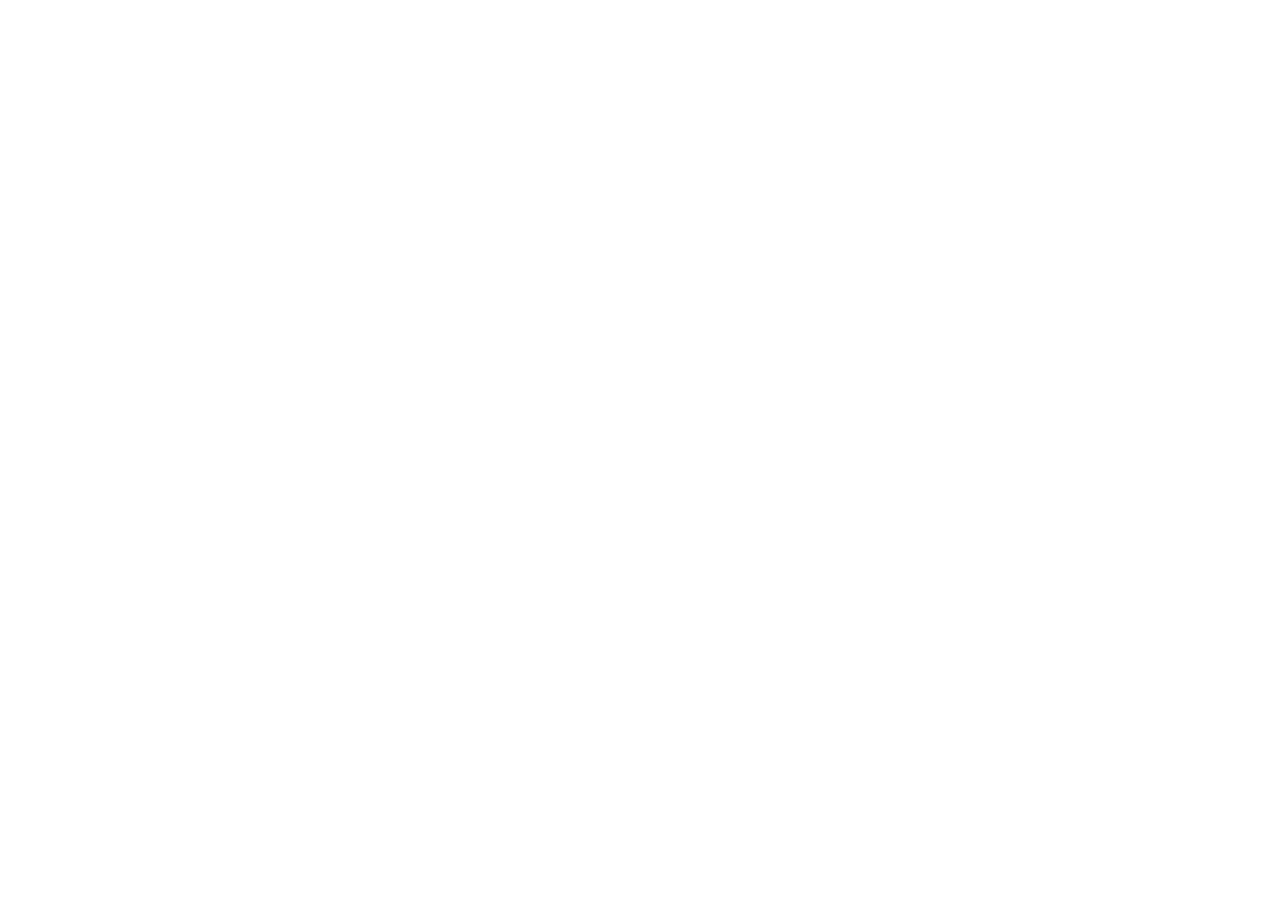
==== commit 416e54c8: "The demos moved to github.com/plavjanik/demos: demo-atm-limit/ is now three redirect pages that keep" ====
--- a/demo-atm-limit/index.html
+++ b/demo-atm-limit/index.html
@@ -1,17 +1,16 @@
 <!doctype html>
-<html lang="en" data-theme="dark">
+<html lang="en">
   <head>
-    <meta charset="UTF-8" />
-    <meta name="viewport" content="width=device-width, initial-scale=1.0" />
-    <title>DOGECICS — a Panelwright demo</title>
-    <script type="module" crossorigin src="./assets/main-DTuRn_Ct.js"></script>
-    <link rel="modulepreload" crossorigin href="./assets/skins-C2-B1914.js">
-    <link rel="modulepreload" crossorigin href="./assets/DemoApp-DVEcaIxE.js">
-    <link rel="modulepreload" crossorigin href="./assets/config-D-Xm4TgH.js">
-    <link rel="stylesheet" crossorigin href="./assets/skins-B1rOZf0G.css">
-    <link rel="stylesheet" crossorigin href="./assets/DemoApp-B6OflLkD.css">
+    <meta charset="utf-8" />
+    <title>Moved: the DOGECICS demo</title>
+    <link rel="canonical" href="https://plavjanik.github.io/demos/dogecics.html" />
+    <script>
+      // Keeps ?query and #step-… so a shared link lands on the same step.
+      location.replace("https://plavjanik.github.io/demos/dogecics.html" + location.search + location.hash);
+    </script>
+    <meta http-equiv="refresh" content="0; url=https://plavjanik.github.io/demos/dogecics.html" />
   </head>
   <body>
-    <div id="root"></div>
+    <p>This demo has moved to <a href="https://plavjanik.github.io/demos/dogecics.html">https://plavjanik.github.io/demos/dogecics.html</a>.</p>
   </body>
 </html>
